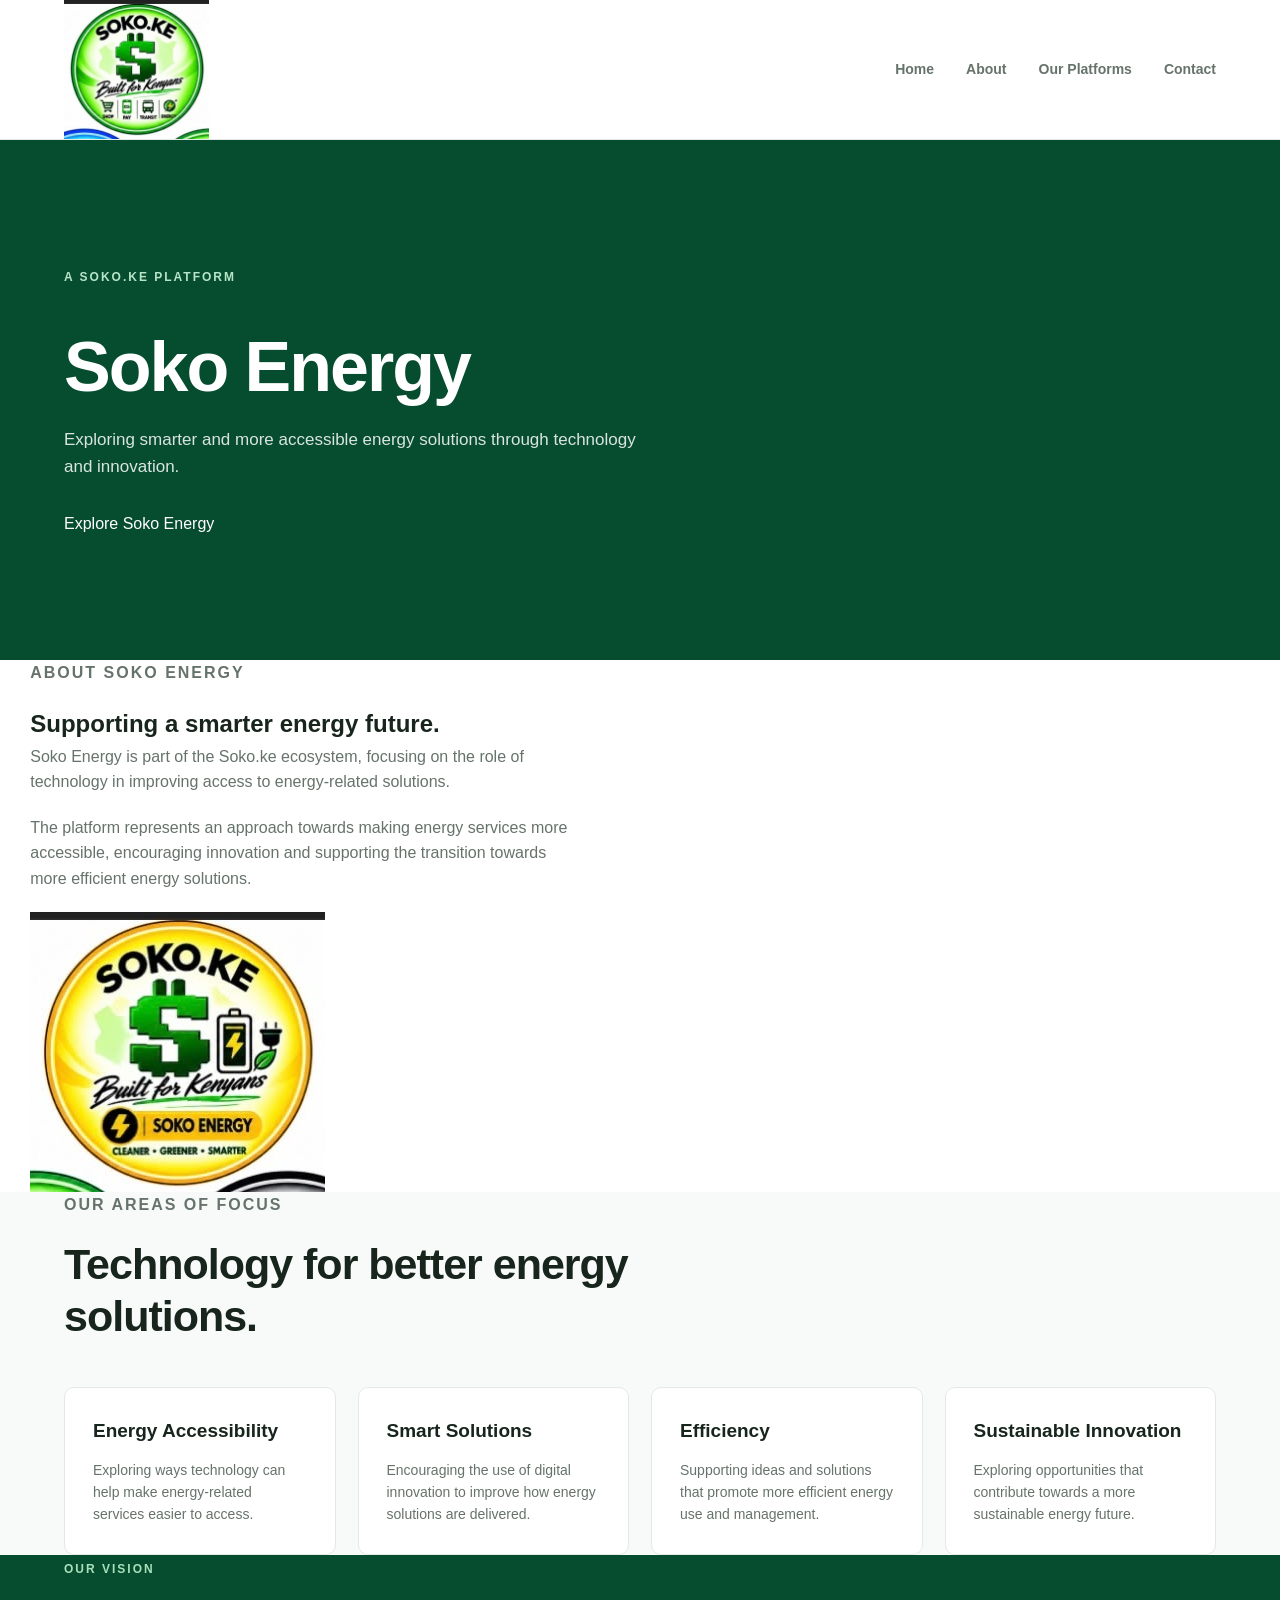
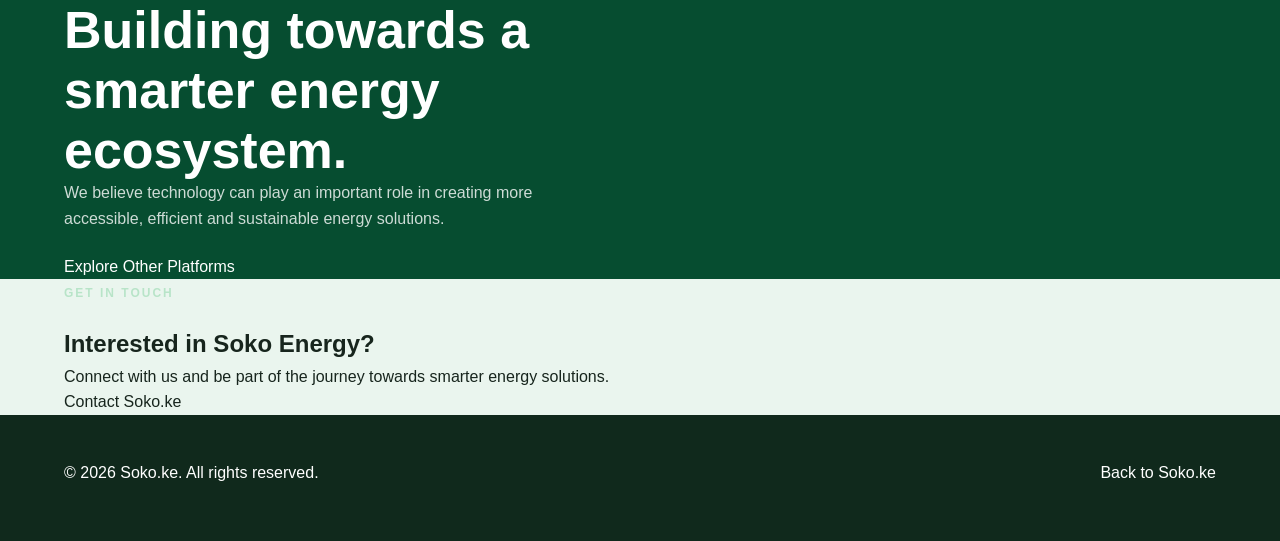
==== products/energy.html @ f5ff3e4d "soko energy" ====
<!DOCTYPE html>
<html lang="en">
<head>
    <meta charset="UTF-8">
    <meta name="viewport" content="width=device-width, initial-scale=1.0">
    <title>Soko Energy | Soko.ke</title>
    <link rel="stylesheet" href="../style.css">
</head>

<body>

    <!-- Header -->
    <header class="header">
        <div class="container nav-container">
            <a href="../index.html" class="logo">
                <img src="../images/soko-logo.jpg" alt="Soko.ke Logo">
            </a>

            <nav class="nav-links">
                <a href="../index.html">Home</a>
                <a href="../index.html#about">About</a>
                <a href="../index.html#products">Our Platforms</a>
                <a href="../index.html#contact">Contact</a>
            </nav>

            <button class="menu-toggle" aria-label="Open navigation menu">
                ☰
            </button>
        </div>
    </header>


    <!-- Product Hero -->
    <section class="product-hero energy-hero">
        <div class="container product-hero-content">
            <p class="section-label">A SOKO.KE PLATFORM</p>

            <h1>Soko Energy</h1>

            <p class="product-hero-description">
                Exploring smarter and more accessible energy solutions
                through technology and innovation.
            </p>

            <a href="#about-energy" class="btn btn-primary">
                Explore Soko Energy
            </a>
        </div>
    </section>


    <!-- Introduction -->
    <section class="product-intro" id="about-energy">
        <div class="container product-intro-content">

            <div class="product-intro-text">
                <p class="section-label">ABOUT SOKO ENERGY</p>

                <h2>Supporting a smarter energy future.</h2>

                <p>
                    Soko Energy is part of the Soko.ke ecosystem,
                    focusing on the role of technology in improving
                    access to energy-related solutions.
                </p>

                <p>
                    The platform represents an approach towards making
                    energy services more accessible, encouraging
                    innovation and supporting the transition towards
                    more efficient energy solutions.
                </p>
            </div>

            <div class="product-intro-image">
                <img src="../images/soko-energy-logo.jpg" alt="Soko Energy">
            </div>

        </div>
    </section>


    <!-- Main Focus -->
    <section class="product-focus-section">
        <div class="container">

            <div class="section-heading">
                <p class="section-label">OUR AREAS OF FOCUS</p>
                <h2>Technology for better energy solutions.</h2>
            </div>

            <div class="focus-grid">

                <div class="focus-card">
                    <h3>Energy Accessibility</h3>
                    <p>
                        Exploring ways technology can help make
                        energy-related services easier to access.
                    </p>
                </div>

                <div class="focus-card">
                    <h3>Smart Solutions</h3>
                    <p>
                        Encouraging the use of digital innovation
                        to improve how energy solutions are delivered.
                    </p>
                </div>

                <div class="focus-card">
                    <h3>Efficiency</h3>
                    <p>
                        Supporting ideas and solutions that promote
                        more efficient energy use and management.
                    </p>
                </div>

                <div class="focus-card">
                    <h3>Sustainable Innovation</h3>
                    <p>
                        Exploring opportunities that contribute
                        towards a more sustainable energy future.
                    </p>
                </div>

            </div>
        </div>
    </section>


    <!-- Vision -->
    <section class="product-vision-section">
        <div class="container product-vision-content">

            <div class="product-vision-text">
                <p class="section-label">OUR VISION</p>

                <h2>Building towards a smarter energy ecosystem.</h2>

                <p>
                    We believe technology can play an important role
                    in creating more accessible, efficient and
                    sustainable energy solutions.
                </p>

                <a href="../index.html#products" class="btn btn-primary">
                    Explore Other Platforms
                </a>
            </div>

        </div>
    </section>


    <!-- Contact -->
    <section class="contact-section" id="contact">
        <div class="container">
            <p class="section-label">GET IN TOUCH</p>

            <h2>Interested in Soko Energy?</h2>

            <p>
                Connect with us and be part of the journey towards
                smarter energy solutions.
            </p>

            <a href="../index.html#contact" class="btn btn-primary">
                Contact Soko.ke
            </a>
        </div>
    </section>


    <!-- Footer -->
    <footer class="footer">
        <div class="container footer-content">

            <p>© 2026 Soko.ke. All rights reserved.</p>

            <a href="../index.html">Back to Soko.ke</a>

        </div>
    </footer>


    <script src="../script.js"></script>

</body>
</html>
---- style.css ----
/* ================================
   SOKO.KE - MAIN STYLESHEET
================================ */

/* General setup */
:root {
    --primary-green: #087443;
    --dark-green: #064d30;
    --light-green: #eaf5ee;
    --text-dark: #17251d;
    --text-grey: #66736b;
    --white: #ffffff;
    --border: #e3eae5;
    --shadow: 0 12px 35px rgba(0, 0, 0, 0.07);
}

* {
    margin: 0;
    padding: 0;
    box-sizing: border-box;
}

html {
    scroll-behavior: smooth;
}

body {
    font-family: "DM Sans", Arial, sans-serif;
    color: var(--text-dark);
    background: var(--white);
    line-height: 1.6;
}

a {
    color: inherit;
    text-decoration: none;
}

img {
    display: block;
    max-width: 100%;
}

button {
    font: inherit;
}

.container {
    width: 90%;
    max-width: 1200px;
    margin: auto;
}

/* ================================
   HEADER
================================ */

.header {
    position: sticky;
    top: 0;
    z-index: 1000;
    background: var(--white);
    border-bottom: 1px solid var(--border);
}

.nav-container {
    min-height: 82px;
    display: flex;
    align-items: center;
    justify-content: space-between;
    gap: 30px;
}

.logo img {
    width: 145px;
    height: auto;
    object-fit: contain;
}

.nav-links {
    display: flex;
    align-items: center;
    gap: 32px;
}

.nav-links a {
    color: var(--text-grey);
    font-size: 14px;
    font-weight: 600;
    transition: color 0.3s ease;
}

.nav-links a:hover {
    color: var(--primary-green);
}

.nav-links .nav-button {
    background: var(--primary-green);
    color: var(--white);
    padding: 11px 22px;
    border-radius: 6px;
}

.nav-links .nav-button:hover {
    background: var(--dark-green);
    color: var(--white);
}

.menu-toggle {
    display: none;
    background: transparent;
    border: none;
    cursor: pointer;
    padding: 7px;
}

.menu-toggle span {
    display: block;
    width: 25px;
    height: 2px;
    margin: 5px 0;
    background: var(--text-dark);
}

/* ================================
   HERO SECTION
================================ */

.hero {
    min-height: 620px;
    position: relative;
    display: flex;
    align-items: center;
    overflow: hidden;

    background:
        linear-gradient(
            90deg,
            rgba(4, 39, 24, 0.88),
            rgba(4, 39, 24, 0.48)
        ),
        url("images/covers/soko-cover.jpg");

    background-size: cover;
    background-position: center;
    background-repeat: no-repeat;
}

.hero-overlay {
    position: absolute;
    inset: 0;
    background: linear-gradient(
        90deg,
        rgba(4, 39, 24, 0.25),
        transparent
    );
}

.hero-content {
    position: relative;
    z-index: 2;
    max-width: 760px;
    padding: 100px 0;
    color: var(--white);
}

.section-label {
    display: inline-block;
    color: #b8e4c8;
    font-size: 12px;
    font-weight: 700;
    letter-spacing: 2px;
    text-transform: uppercase;
    margin-bottom: 22px;
}

.hero h1 {
    font-size: clamp(42px, 6vw, 72px);
    line-height: 1.08;
    letter-spacing: -2px;
    margin-bottom: 25px;
}

.hero h1 span {
    color: #9de0b5;
}

.hero-description {
    max-width: 620px;
    color: rgba(255, 255, 255, 0.85);
    font-size: 17px;
    margin-bottom: 32px;
}

.hero-buttons {
    display: flex;
    flex-wrap: wrap;
    gap: 14px;
}

.primary-button,
.secondary-button,
.light-button {
    display: inline-flex;
    align-items: center;
    justify-content: center;
    padding: 14px 25px;
    border-radius: 6px;
    font-size: 14px;
    font-weight: 700;
    transition: all 0.3s ease;
}

.primary-button {
    background: var(--primary-green);
    color: var(--white);
}

.primary-button:hover {
    background: var(--dark-green);
    transform: translateY(-2px);
}

.secondary-button {
    color: var(--white);
    border: 1px solid rgba(255, 255, 255, 0.6);
}

.secondary-button:hover {
    background: var(--white);
    color: var(--dark-green);
}

/* ================================
   GENERAL SECTIONS
================================ */

.section {
    padding: 95px 0;
}

.section-heading {
    max-width: 700px;
    margin-bottom: 45px;
}

.section-heading h2 {
    font-size: clamp(30px, 4vw, 43px);
    line-height: 1.2;
    margin-bottom: 16px;
    letter-spacing: -1px;
}

.section-heading p {
    color: var(--text-grey);
    font-size: 16px;
}

/* ================================
   ABOUT SECTION
================================ */

.about-section {
    background: var(--white);
}

.about-grid {
    display: grid;
    grid-template-columns: repeat(3, 1fr);
    gap: 25px;
}

.about-card {
    padding: 30px;
    background: #fbfdfb;
    border: 1px solid var(--border);
    border-radius: 10px;
    transition: transform 0.3s ease, box-shadow 0.3s ease;
}

.about-card:hover {
    transform: translateY(-5px);
    box-shadow: var(--shadow);
}

.card-icon {
    width: 48px;
    height: 48px;
    display: flex;
    align-items: center;
    justify-content: center;
    background: var(--light-green);
    color: var(--primary-green);
    border-radius: 9px;
    font-size: 22px;
    margin-bottom: 22px;
}

.about-card h3 {
    font-size: 19px;
    margin-bottom: 12px;
}

.about-card p {
    color: var(--text-grey);
    font-size: 14px;
}

/* ================================
   PRODUCTS SECTION
================================ */

.products-section {
    background: #f7faf8;
}

.products-grid {
    display: grid;
    grid-template-columns: repeat(2, 1fr);
    gap: 25px;
}

.product-card {
    background: var(--white);
    padding: 32px;
    border: 1px solid var(--border);
    border-radius: 12px;
    transition: transform 0.3s ease, box-shadow 0.3s ease;
}

.product-card:hover {
    transform: translateY(-6px);
    box-shadow: var(--shadow);
}

.product-card-top {
    display: flex;
    align-items: center;
    justify-content: space-between;
    gap: 20px;
    margin-bottom: 30px;
}

.product-logo {
    width: 155px;
    height: 75px;
    object-fit: contain;
    object-position: left center;
}

.product-number {
    color: #a4b3a9;
    font-size: 13px;
    font-weight: 700;
}

.product-card h3 {
    font-size: 24px;
    margin-bottom: 12px;
}

.product-card p {
    color: var(--text-grey);
    font-size: 15px;
    margin-bottom: 24px;
}

.product-link {
    display: inline-flex;
    align-items: center;
    gap: 9px;
    color: var(--primary-green);
    font-size: 14px;
    font-weight: 700;
    transition: gap 0.3s ease;
}

.product-link:hover {
    gap: 15px;
}

/* Product card accents */
.product-card.transit {
    border-top: 4px solid #087443;
}

.product-card.pay {
    border-top: 4px solid #d6a12a;
}

.product-card.hub {
    border-top: 4px solid #3977b9;
}

.product-card.energy {
    border-top: 4px solid #5b9c54;
}

/* ================================
   INNOVATION SECTION
================================ */

.innovation-section {
    background: var(--dark-green);
    color: var(--white);
}

.innovation-content {
    display: flex;
    align-items: center;
    justify-content: space-between;
    gap: 50px;
}

.innovation-text {
    max-width: 700px;
}

.innovation-text .section-label {
    color: #a9dfbb;
}

.innovation-text h2 {
    font-size: clamp(30px, 4vw, 44px);
    line-height: 1.2;
    margin-bottom: 18px;
}

.innovation-text p {
    color: rgba(255, 255, 255, 0.78);
    font-size: 16px;
}

.light-button {
    flex-shrink: 0;
    background: var(--white);
    color: var(--dark-green);
}

.light-button:hover {
    background: #dff2e5;
    transform: translateY(-2px);
}

/* ================================
   PARTNERSHIPS SECTION
================================ */

.partnerships-section {
    background: var(--white);
    text-align: center;
}

.partnerships-section .section-heading {
    margin-left: auto;
    margin-right: auto;
}

/* ================================
   CONTACT SECTION
================================ */

.contact-section {
    background: var(--light-green);
}

.contact-content {
    max-width: 750px;
    margin: auto;
    text-align: center;
}

.contact-content h2 {
    font-size: clamp(30px, 4vw, 44px);
    line-height: 1.2;
    margin-bottom: 18px;
}

.contact-content p {
    color: var(--text-grey);
    margin-bottom: 28px;
}

/* ================================
   FOOTER
================================ */

.footer {
    background: #10291c;
    color: var(--white);
    padding: 45px 0 25px;
}

.footer-content {
    display: flex;
    align-items: center;
    justify-content: space-between;
    gap: 25px;
    margin-bottom: 30px;
}

.footer-logo img {
    width: 135px;
    height: auto;
    object-fit: contain;
}

.copyright {
    padding-top: 20px;
    border-top: 1px solid rgba(255, 255, 255, 0.15);
    color: rgba(255, 255, 255, 0.6);
    font-size: 13px;
    text-align: center;
}

/* ================================
   RESPONSIVE DESIGN
================================ */

@media (max-width: 900px) {
    .nav-links {
        gap: 18px;
    }

    .about-grid {
        grid-template-columns: repeat(2, 1fr);
    }

    .innovation-content {
        align-items: flex-start;
        flex-direction: column;
    }
}

@media (max-width: 700px) {
    .nav-container {
        min-height: 72px;
    }

    .menu-toggle {
        display: block;
    }

    .nav-links {
        display: none;
        position: absolute;
        top: 72px;
        left: 0;
        width: 100%;
        padding: 25px 5%;
        background: var(--white);
        border-bottom: 1px solid var(--border);
        flex-direction: column;
        align-items: flex-start;
        gap: 22px;
    }

    .nav-links.active {
        display: flex;
    }

    .nav-links .nav-button {
        display: inline-block;
    }

    .hero {
        min-height: 560px;
        background-position: center;
    }

    .hero-content {
        padding: 80px 0;
    }

    .hero h1 {
        letter-spacing: -1px;
    }

    .hero-description {
        font-size: 15px;
    }

    .section {
        padding: 70px 0;
    }

    .about-grid,
    .products-grid {
        grid-template-columns: 1fr;
    }

    .product-card {
        padding: 25px;
    }

    .footer-content {
        flex-direction: column;
        align-items: flex-start;
    }
}

@media (max-width: 420px) {
    .container {
        width: 92%;
    }

    .hero-buttons {
        flex-direction: column;
        align-items: stretch;
    }

    .primary-button,
    .secondary-button,
    .light-button {
        width: 100%;
    }

    .product-card-top {
        align-items: flex-start;
    }

    .product-logo {
        width: 125px;
    }
}


/* =================================
   PRODUCT PAGES
================================= */

.product-hero {
    min-height: 520px;
    display: flex;
    align-items: center;
    position: relative;
    background-size: cover;
    background-position: center;
    background-repeat: no-repeat;
    background-color: var(--dark-green);
    color: var(--white);
}

.transit-hero {
    background-image:
        linear-gradient(
            90deg,
            rgba(4, 39, 24, 0.92),
            rgba(4, 39, 24, 0.45)
        ),
        url("../images/covers/transit-cover.jpg");
}

.product-hero-content {
    padding-top: 90px;
    padding-bottom: 90px;
    max-width: 1200px;
}

.product-hero h1 {
    max-width: 750px;
    font-size: clamp(42px, 6vw, 70px);
    line-height: 1.1;
    letter-spacing: -2px;
    margin: 20px 0;
}

.product-hero h1 span {
    color: #9de0b5;
}

.product-hero .product-number {
    color: #b8e4c8;
    letter-spacing: 2px;
}

.product-hero-description {
    max-width: 600px;
    font-size: 17px;
    color: rgba(255,255,255,0.85);
    margin-bottom: 30px;
}


/* PRODUCT INTRO */

.product-intro {
    display: grid;
    grid-template-columns: 1fr 1fr;
    gap: 70px;
    align-items: start;
}

.product-intro .section-heading {
    margin-bottom: 0;
}

.product-intro-text p {
    color: var(--text-grey);
    font-size: 16px;
    margin-bottom: 20px;
}


/* PRODUCT FOCUS */

.product-focus-section {
    background: #f7faf8;
}

.focus-grid {
    display: grid;
    grid-template-columns: repeat(4, 1fr);
    gap: 22px;
}

.focus-card {
    background: var(--white);
    border: 1px solid var(--border);
    border-radius: 10px;
    padding: 28px;
    transition: 0.3s ease;
}

.focus-card:hover {
    transform: translateY(-6px);
    box-shadow: var(--shadow);
}

.focus-card .card-icon {
    font-size: 18px;
    font-weight: 700;
}

.focus-card h3 {
    font-size: 19px;
    margin-bottom: 12px;
}

.focus-card p {
    color: var(--text-grey);
    font-size: 14px;
}


/* PRODUCT VISION */

.product-vision-section {
    background: var(--dark-green);
    color: var(--white);
}

.product-vision-content {
    display: grid;
    grid-template-columns: 1fr 1fr;
    gap: 70px;
    align-items: center;
}

.product-vision-content h2 {
    font-size: clamp(34px, 5vw, 52px);
    line-height: 1.15;
    max-width: 500px;
}

.product-vision-text p {
    color: rgba(255,255,255,0.8);
    margin-bottom: 22px;
}

.product-vision-section .section-label {
    color: #a9dfbb;
}

.product-vision-section .light-button {
    margin-top: 12px;
}


/* RESPONSIVE PRODUCT PAGES */

@media (max-width: 900px) {

    .focus-grid {
        grid-template-columns: repeat(2, 1fr);
    }

    .product-intro,
    .product-vision-content {
        gap: 35px;
    }

}

@media (max-width: 700px) {

    .product-hero {
        min-height: 500px;
    }

    .product-hero-content {
        padding-top: 70px;
        padding-bottom: 70px;
    }

    .product-hero h1 {
        letter-spacing: -1px;
    }

    .product-intro,
    .product-vision-content {
        grid-template-columns: 1fr;
        gap: 30px;
    }

    .focus-grid {
        grid-template-columns: 1fr;
    }

    .focus-card {
        padding: 25px;
    }

}
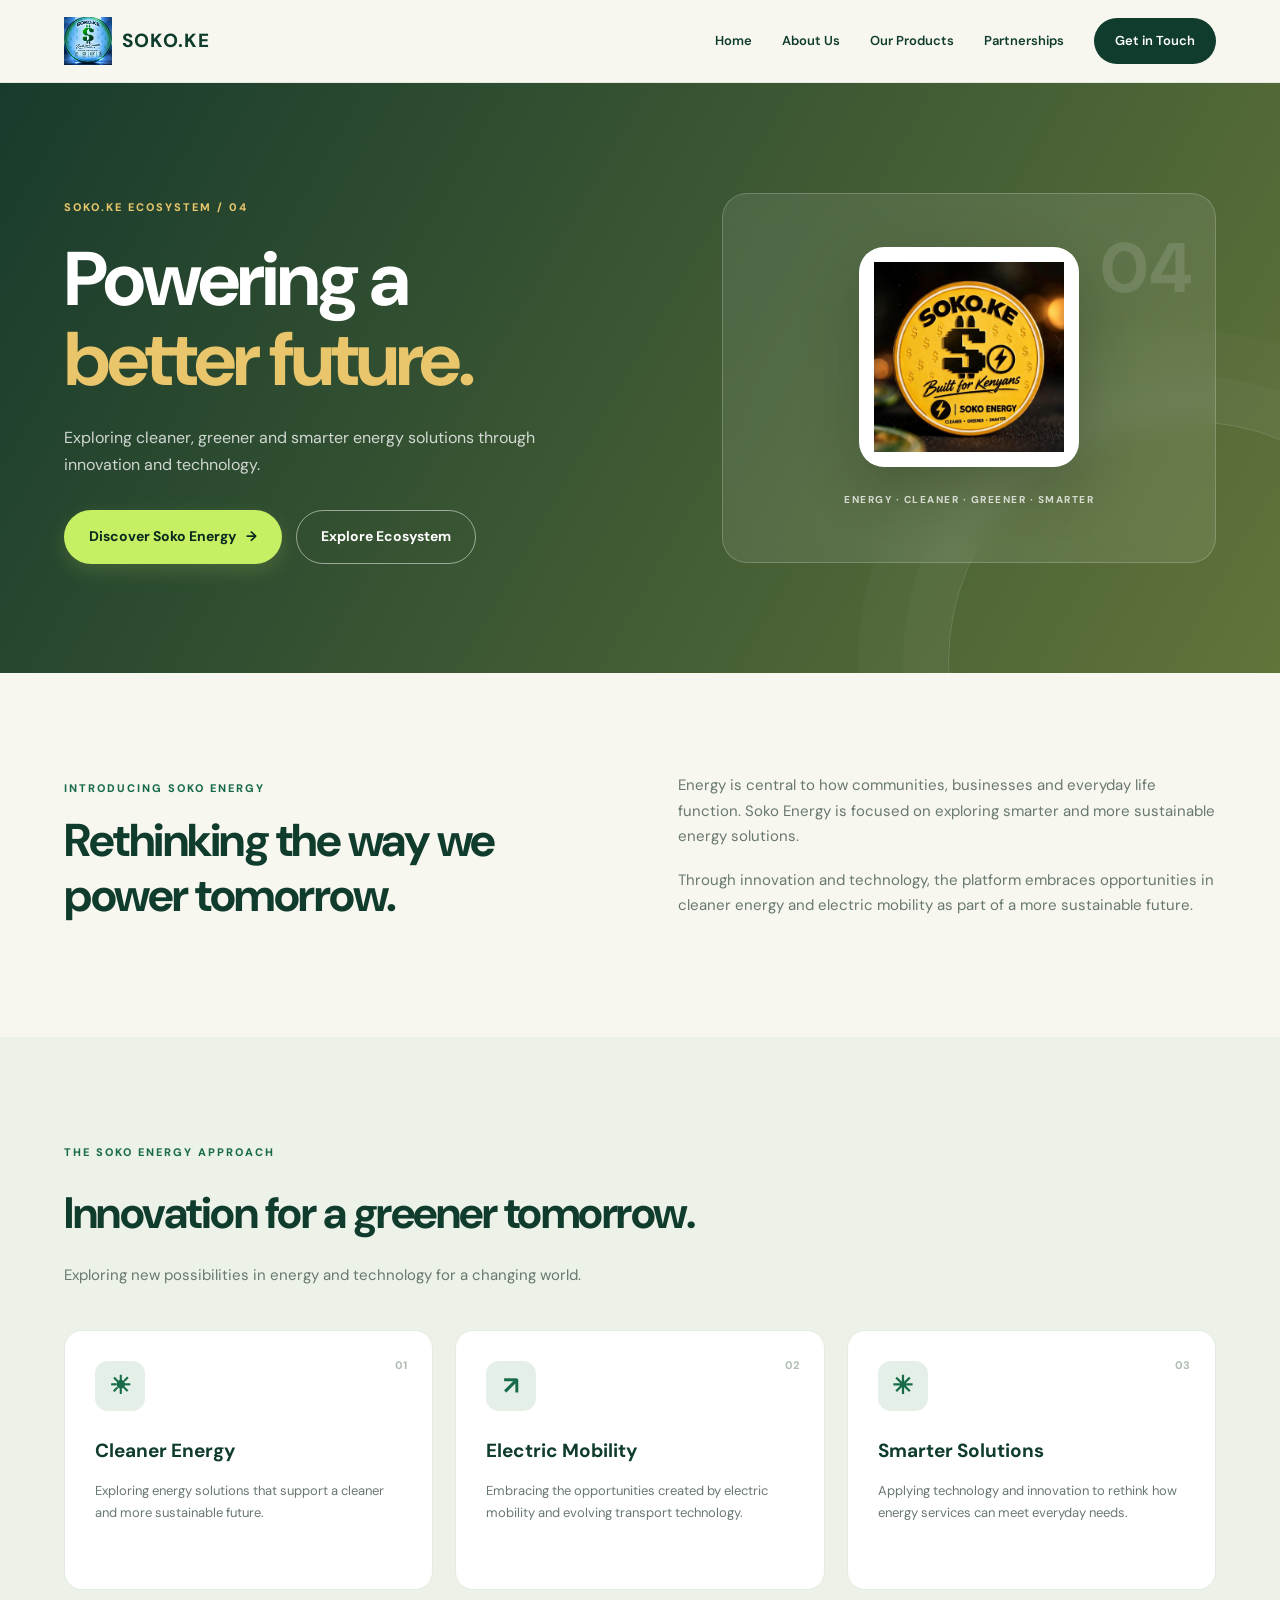
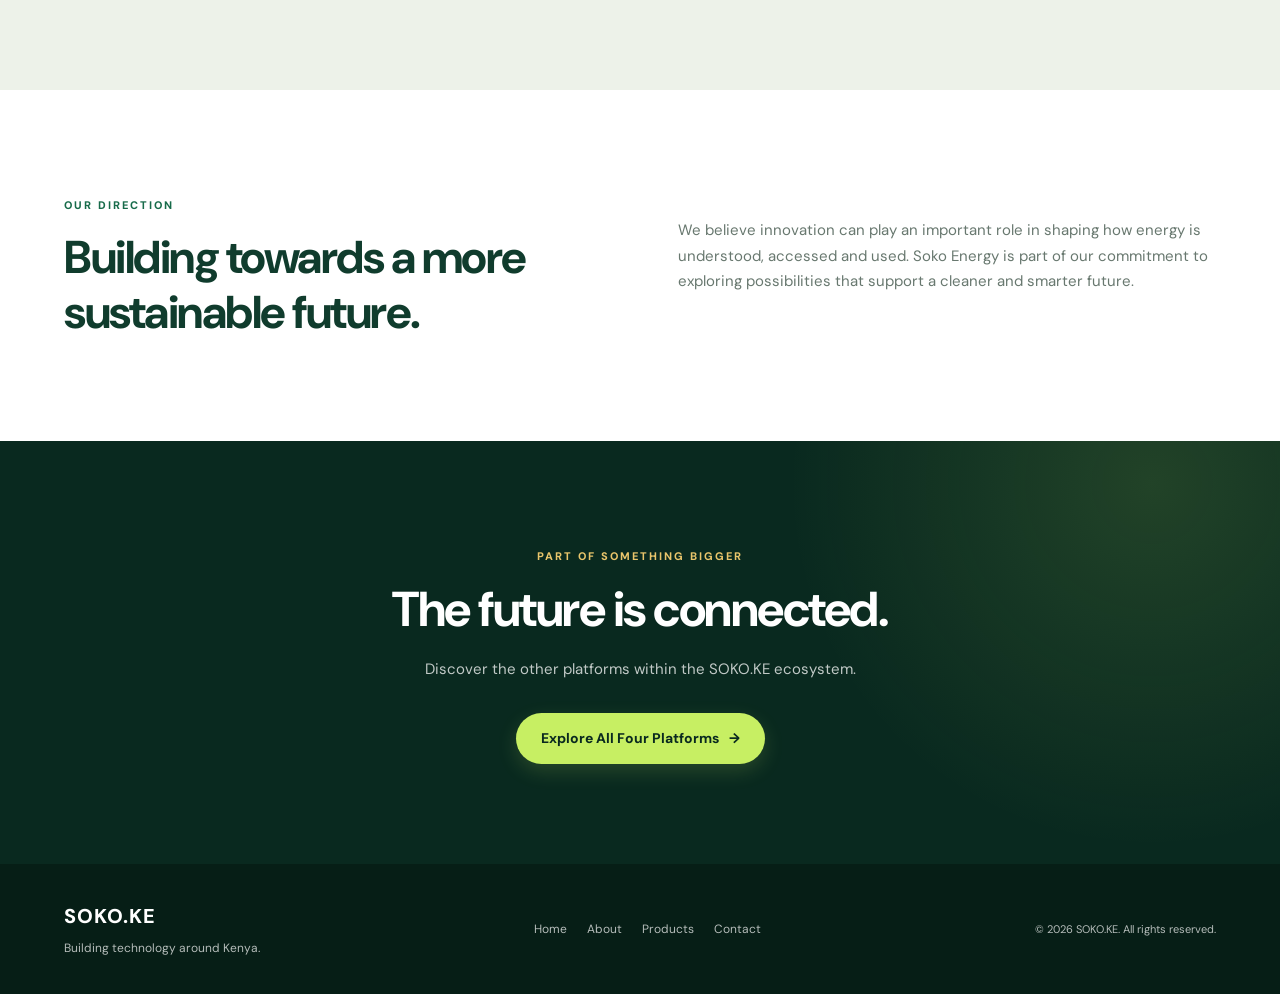
==== commit 946d9eab: "updated logos and product pages" ====
--- a/products/energy.html
+++ b/products/energy.html
@@ -4,187 +4,174 @@
 <head>
     <meta charset="UTF-8">
     <meta name="viewport" content="width=device-width, initial-scale=1.0">
-    <title>Soko Energy | Soko.ke</title>
+    <title>Soko Energy | Cleaner. Greener. Smarter.</title>
+    <meta name="description" content="Discover Soko Energy and its vision for cleaner, greener and smarter energy solutions.">
+    <link rel="preconnect" href="https://fonts.googleapis.com">
+    <link rel="preconnect" href="https://fonts.gstatic.com" crossorigin>
+    <link href="https://fonts.googleapis.com/css2?family=DM+Sans:wght@400;500;600;700;800&display=swap" rel="stylesheet">
     <link rel="stylesheet" href="../style.css">
+    <link rel="stylesheet" href="products.css">
 </head>
+<body class="product-page energy-page">
 
-<body>
+<header class="header">
+    <div class="container nav-container">
+        <a href="../index.html" class="logo">
+            <img src="../images/soko-logo.jpg" alt="SOKO.KE logo">
+            <span>SOKO.KE</span>
+        </a>
+        <button class="menu-toggle" aria-label="Toggle navigation"
+            aria-expanded="false" aria-controls="nav-links">
+            <span></span><span></span><span></span>
+        </button>
+        <nav class="nav-links" id="nav-links">
+            <a href="../index.html">Home</a>
+            <a href="../index.html#about">About Us</a>
+            <a href="../index.html#products">Our Products</a>
+            <a href="../index.html#partnerships">Partnerships</a>
+            <a href="../index.html#contact" class="nav-button">Get in Touch</a>
+        </nav>
+    </div>
+</header>
 
-    <!-- Header -->
-    <header class="header">
-        <div class="container nav-container">
-            <a href="../index.html" class="logo">
-                <img src="../images/soko-logo.jpg" alt="Soko.ke Logo">
-            </a>
+<main>
 
-            <nav class="nav-links">
-                <a href="../index.html">Home</a>
-                <a href="../index.html#about">About</a>
-                <a href="../index.html#products">Our Platforms</a>
-                <a href="../index.html#contact">Contact</a>
-            </nav>
-
-            <button class="menu-toggle" aria-label="Open navigation menu">
-                ☰
-            </button>
-        </div>
-    </header>
-
-
-    <!-- Product Hero -->
     <section class="product-hero energy-hero">
         <div class="container product-hero-content">
-            <p class="section-label">A SOKO.KE PLATFORM</p>
+            <div class="product-hero-text">
+                <span class="product-eyebrow">SOKO.KE ECOSYSTEM / 04</span>
+                <h1>Powering a<br><span>better future.</span></h1>
+                <p>
+                    Exploring cleaner, greener and smarter energy
+                    solutions through innovation and technology.
+                </p>
+                <div class="product-hero-buttons">
+                    <a href="#about-product" class="primary-button">Discover Soko Energy <span>→</span></a>
+                    <a href="../index.html#products" class="product-outline-button">Explore Ecosystem</a>
+                </div>
+            </div>
 
-            <h1>Soko Energy</h1>
+            <div class="product-hero-visual">
+                <div class="product-logo-display">
+                    <img src="../images/soko-energy-logo.jpg" alt="Soko Energy official logo">
+                </div>
+                <span class="visual-tag">ENERGY · CLEANER · GREENER · SMARTER</span>
+                <span class="visual-number">04</span>
+            </div>
+        </div>
+    </section>
 
-            <p class="product-hero-description">
-                Exploring smarter and more accessible energy solutions
-                through technology and innovation.
+    <section class="product-intro section" id="about-product">
+        <div class="container product-intro-grid">
+            <div>
+                <span class="section-label">INTRODUCING SOKO ENERGY</span>
+                <h2>Rethinking the way we power tomorrow.</h2>
+            </div>
+            <div class="product-intro-text">
+                <p>
+                    Energy is central to how communities, businesses
+                    and everyday life function. Soko Energy is focused
+                    on exploring smarter and more sustainable energy
+                    solutions.
+                </p>
+                <p>
+                    Through innovation and technology, the platform
+                    embraces opportunities in cleaner energy and
+                    electric mobility as part of a more sustainable future.
+                </p>
+            </div>
+        </div>
+    </section>
+
+    <section class="product-features section">
+        <div class="container">
+            <div class="product-section-heading">
+                <span class="section-label">THE SOKO ENERGY APPROACH</span>
+                <h2>Innovation for a greener tomorrow.</h2>
+                <p>
+                    Exploring new possibilities in energy and
+                    technology for a changing world.
+                </p>
+            </div>
+
+            <div class="product-feature-grid">
+                <article class="product-feature-card">
+                    <span class="feature-index">01</span>
+                    <div class="feature-symbol">☀</div>
+                    <h3>Cleaner Energy</h3>
+                    <p>
+                        Exploring energy solutions that support
+                        a cleaner and more sustainable future.
+                    </p>
+                </article>
+
+                <article class="product-feature-card">
+                    <span class="feature-index">02</span>
+                    <div class="feature-symbol">↗</div>
+                    <h3>Electric Mobility</h3>
+                    <p>
+                        Embracing the opportunities created by
+                        electric mobility and evolving transport technology.
+                    </p>
+                </article>
+
+                <article class="product-feature-card">
+                    <span class="feature-index">03</span>
+                    <div class="feature-symbol">✳</div>
+                    <h3>Smarter Solutions</h3>
+                    <p>
+                        Applying technology and innovation to rethink
+                        how energy services can meet everyday needs.
+                    </p>
+                </article>
+            </div>
+        </div>
+    </section>
+
+    <section class="product-vision section">
+        <div class="container product-vision-grid">
+            <div>
+                <span class="section-label">OUR DIRECTION</span>
+                <h2>Building towards a more sustainable future.</h2>
+            </div>
+            <p>
+                We believe innovation can play an important role in
+                shaping how energy is understood, accessed and used.
+                Soko Energy is part of our commitment to exploring
+                possibilities that support a cleaner and smarter future.
             </p>
+        </div>
+    </section>
 
-            <a href="#about-energy" class="btn btn-primary">
-                Explore Soko Energy
+    <section class="product-cta section">
+        <div class="container">
+            <span class="section-label">PART OF SOMETHING BIGGER</span>
+            <h2>The future is connected.</h2>
+            <p>Discover the other platforms within the SOKO.KE ecosystem.</p>
+            <a href="../index.html#products" class="primary-button">
+                Explore All Four Platforms <span>→</span>
             </a>
         </div>
     </section>
 
+</main>
 
-    <!-- Introduction -->
-    <section class="product-intro" id="about-energy">
-        <div class="container product-intro-content">
+<footer class="footer">
+    <div class="container footer-content">
+        <div class="footer-brand">
+            <a href="../index.html" class="footer-logo">SOKO.KE</a>
+            <p>Building technology around Kenya.</p>
+        </div>
+        <div class="footer-links">
+            <a href="../index.html">Home</a>
+            <a href="../index.html#about">About</a>
+            <a href="../index.html#products">Products</a>
+            <a href="../index.html#contact">Contact</a>
+        </div>
+        <p class="copyright">© <span class="current-year">2026</span> SOKO.KE. All rights reserved.</p>
+    </div>
+</footer>
 
-            <div class="product-intro-text">
-                <p class="section-label">ABOUT SOKO ENERGY</p>
-
-                <h2>Supporting a smarter energy future.</h2>
-
-                <p>
-                    Soko Energy is part of the Soko.ke ecosystem,
-                    focusing on the role of technology in improving
-                    access to energy-related solutions.
-                </p>
-
-                <p>
-                    The platform represents an approach towards making
-                    energy services more accessible, encouraging
-                    innovation and supporting the transition towards
-                    more efficient energy solutions.
-                </p>
-            </div>
-
-            <div class="product-intro-image">
-                <img src="../images/soko-energy-logo.jpg" alt="Soko Energy">
-            </div>
-
-        </div>
-    </section>
-
-
-    <!-- Main Focus -->
-    <section class="product-focus-section">
-        <div class="container">
-
-            <div class="section-heading">
-                <p class="section-label">OUR AREAS OF FOCUS</p>
-                <h2>Technology for better energy solutions.</h2>
-            </div>
-
-            <div class="focus-grid">
-
-                <div class="focus-card">
-                    <h3>Energy Accessibility</h3>
-                    <p>
-                        Exploring ways technology can help make
-                        energy-related services easier to access.
-                    </p>
-                </div>
-
-                <div class="focus-card">
-                    <h3>Smart Solutions</h3>
-                    <p>
-                        Encouraging the use of digital innovation
-                        to improve how energy solutions are delivered.
-                    </p>
-                </div>
-
-                <div class="focus-card">
-                    <h3>Efficiency</h3>
-                    <p>
-                        Supporting ideas and solutions that promote
-                        more efficient energy use and management.
-                    </p>
-                </div>
-
-                <div class="focus-card">
-                    <h3>Sustainable Innovation</h3>
-                    <p>
-                        Exploring opportunities that contribute
-                        towards a more sustainable energy future.
-                    </p>
-                </div>
-
-            </div>
-        </div>
-    </section>
-
-
-    <!-- Vision -->
-    <section class="product-vision-section">
-        <div class="container product-vision-content">
-
-            <div class="product-vision-text">
-                <p class="section-label">OUR VISION</p>
-
-                <h2>Building towards a smarter energy ecosystem.</h2>
-
-                <p>
-                    We believe technology can play an important role
-                    in creating more accessible, efficient and
-                    sustainable energy solutions.
-                </p>
-
-                <a href="../index.html#products" class="btn btn-primary">
-                    Explore Other Platforms
-                </a>
-            </div>
-
-        </div>
-    </section>
-
-
-    <!-- Contact -->
-    <section class="contact-section" id="contact">
-        <div class="container">
-            <p class="section-label">GET IN TOUCH</p>
-
-            <h2>Interested in Soko Energy?</h2>
-
-            <p>
-                Connect with us and be part of the journey towards
-                smarter energy solutions.
-            </p>
-
-            <a href="../index.html#contact" class="btn btn-primary">
-                Contact Soko.ke
-            </a>
-        </div>
-    </section>
-
-
-    <!-- Footer -->
-    <footer class="footer">
-        <div class="container footer-content">
-
-            <p>© 2026 Soko.ke. All rights reserved.</p>
-
-            <a href="../index.html">Back to Soko.ke</a>
-
-        </div>
-    </footer>
-
-
-    <script src="../script.js"></script>
-
+<script src="../script.js"></script>
 </body>
 </html>
--- a/style.css
+++ b/style.css
@@ -1,19 +1,33 @@
 
-/* ================================
-   SOKO.KE - MAIN STYLESHEET
-================================ */
-
-/* General setup */
+/* =========================================
+   SOKO.KE
+   MAIN WEBSITE STYLESHEET
+========================================= */
+
+
+/* 1. COLOURS AND GENERAL SETTINGS */
+
 :root {
-    --primary-green: #087443;
-    --dark-green: #064d30;
-    --light-green: #eaf5ee;
-    --text-dark: #17251d;
-    --text-grey: #66736b;
+    --forest: #103c2d;
+    --forest-dark: #09291f;
+    --green: #176b4a;
+    --green-light: #e4f0e7;
+    --lime: #c7ef63;
+    --lime-dark: #a9d943;
+
+    --cream: #f7f7ef;
     --white: #ffffff;
-    --border: #e3eae5;
-    --shadow: 0 12px 35px rgba(0, 0, 0, 0.07);
-}
+
+    --text: #18352a;
+    --muted: #68786f;
+    --border: #e5eae2;
+
+    --shadow: 0 15px 45px rgba(15, 49, 36, 0.09);
+    --radius: 18px;
+}
+
+
+/* 2. RESET AND BASE STYLES */
 
 * {
     margin: 0;
@@ -23,13 +37,20 @@
 
 html {
     scroll-behavior: smooth;
+    scroll-padding-top: 95px;
 }
 
 body {
     font-family: "DM Sans", Arial, sans-serif;
-    color: var(--text-dark);
-    background: var(--white);
-    line-height: 1.6;
+    background: var(--cream);
+    color: var(--text);
+    line-height: 1.7;
+    overflow-x: hidden;
+}
+
+img {
+    display: block;
+    max-width: 100%;
 }
 
 a {
@@ -37,31 +58,30 @@
     text-decoration: none;
 }
 
-img {
-    display: block;
-    max-width: 100%;
-}
-
 button {
     font: inherit;
 }
 
 .container {
-    width: 90%;
-    max-width: 1200px;
+    width: min(1160px, 90%);
     margin: auto;
 }
 
-/* ================================
-   HEADER
-================================ */
+.section {
+    padding: 100px 0;
+}
+
+
+/* 3. HEADER AND NAVIGATION */
 
 .header {
     position: sticky;
     top: 0;
     z-index: 1000;
-    background: var(--white);
-    border-bottom: 1px solid var(--border);
+    background: rgba(247, 247, 239, 0.95);
+    backdrop-filter: blur(14px);
+    -webkit-backdrop-filter: blur(14px);
+    border-bottom: 1px solid rgba(16, 60, 45, 0.08);
 }
 
 .nav-container {
@@ -69,135 +89,81 @@
     display: flex;
     align-items: center;
     justify-content: space-between;
+    gap: 25px;
+}
+
+.logo {
+    display: flex;
+    align-items: center;
+    gap: 10px;
+    color: var(--forest);
+    font-size: 19px;
+    font-weight: 800;
+    letter-spacing: 1px;
+}
+
+.logo img {
+    width: 48px;
+    height: 48px;
+    object-fit: contain;
+}
+
+.nav-links {
+    display: flex;
+    align-items: center;
     gap: 30px;
 }
 
-.logo img {
-    width: 145px;
-    height: auto;
-    object-fit: contain;
-}
-
-.nav-links {
-    display: flex;
-    align-items: center;
-    gap: 32px;
-}
-
 .nav-links a {
-    color: var(--text-grey);
-    font-size: 14px;
+    color: var(--forest);
+    font-size: 13px;
     font-weight: 600;
     transition: color 0.3s ease;
 }
 
 .nav-links a:hover {
-    color: var(--primary-green);
+    color: var(--green);
 }
 
 .nav-links .nav-button {
-    background: var(--primary-green);
-    color: var(--white);
-    padding: 11px 22px;
-    border-radius: 6px;
+    padding: 12px 21px;
+    background: var(--forest);
+    color: var(--white);
+    border-radius: 50px;
+    transition: all 0.3s ease;
 }
 
 .nav-links .nav-button:hover {
-    background: var(--dark-green);
-    color: var(--white);
-}
+    background: var(--green);
+    color: var(--white);
+    transform: translateY(-2px);
+}
+
+
+/* MOBILE MENU BUTTON */
 
 .menu-toggle {
     display: none;
-    background: transparent;
+    width: 43px;
+    height: 43px;
+    padding: 10px;
+    background: var(--forest);
     border: none;
+    border-radius: 9px;
     cursor: pointer;
-    padding: 7px;
 }
 
 .menu-toggle span {
     display: block;
-    width: 25px;
+    width: 22px;
     height: 2px;
-    margin: 5px 0;
-    background: var(--text-dark);
-}
-
-/* ================================
-   HERO SECTION
-================================ */
-
-.hero {
-    min-height: 620px;
-    position: relative;
-    display: flex;
-    align-items: center;
-    overflow: hidden;
-
-    background:
-        linear-gradient(
-            90deg,
-            rgba(4, 39, 24, 0.88),
-            rgba(4, 39, 24, 0.48)
-        ),
-        url("images/covers/soko-cover.jpg");
-
-    background-size: cover;
-    background-position: center;
-    background-repeat: no-repeat;
-}
-
-.hero-overlay {
-    position: absolute;
-    inset: 0;
-    background: linear-gradient(
-        90deg,
-        rgba(4, 39, 24, 0.25),
-        transparent
-    );
-}
-
-.hero-content {
-    position: relative;
-    z-index: 2;
-    max-width: 760px;
-    padding: 100px 0;
-    color: var(--white);
-}
-
-.section-label {
-    display: inline-block;
-    color: #b8e4c8;
-    font-size: 12px;
-    font-weight: 700;
-    letter-spacing: 2px;
-    text-transform: uppercase;
-    margin-bottom: 22px;
-}
-
-.hero h1 {
-    font-size: clamp(42px, 6vw, 72px);
-    line-height: 1.08;
-    letter-spacing: -2px;
-    margin-bottom: 25px;
-}
-
-.hero h1 span {
-    color: #9de0b5;
-}
-
-.hero-description {
-    max-width: 620px;
-    color: rgba(255, 255, 255, 0.85);
-    font-size: 17px;
-    margin-bottom: 32px;
-}
-
-.hero-buttons {
-    display: flex;
-    flex-wrap: wrap;
-    gap: 14px;
-}
+    margin: 4px auto;
+    background: var(--white);
+    transition: all 0.3s ease;
+}
+
+
+/* 4. BUTTONS */
 
 .primary-button,
 .secondary-button,
@@ -205,39 +171,57 @@
     display: inline-flex;
     align-items: center;
     justify-content: center;
+    gap: 10px;
     padding: 14px 25px;
-    border-radius: 6px;
+    border-radius: 50px;
     font-size: 14px;
     font-weight: 700;
     transition: all 0.3s ease;
 }
 
 .primary-button {
-    background: var(--primary-green);
-    color: var(--white);
+    background: var(--lime);
+    color: var(--forest-dark);
+    box-shadow: 0 7px 20px rgba(199, 239, 99, 0.16);
 }
 
 .primary-button:hover {
-    background: var(--dark-green);
-    transform: translateY(-2px);
+    background: var(--lime-dark);
+    transform: translateY(-3px);
+    box-shadow: 0 12px 25px rgba(199, 239, 99, 0.24);
 }
 
 .secondary-button {
     color: var(--white);
-    border: 1px solid rgba(255, 255, 255, 0.6);
+    border: 1px solid rgba(255, 255, 255, 0.55);
 }
 
 .secondary-button:hover {
     background: var(--white);
-    color: var(--dark-green);
-}
-
-/* ================================
-   GENERAL SECTIONS
-================================ */
-
-.section {
-    padding: 95px 0;
+    color: var(--forest);
+}
+
+.light-button {
+    background: var(--white);
+    color: var(--forest);
+}
+
+.light-button:hover {
+    background: var(--lime);
+    transform: translateY(-3px);
+}
+
+
+/* 5. GENERAL SECTION TEXT */
+
+.section-label {
+    display: inline-block;
+    margin-bottom: 15px;
+    color: var(--green);
+    font-size: 11px;
+    font-weight: 800;
+    letter-spacing: 2px;
+    text-transform: uppercase;
 }
 
 .section-heading {
@@ -246,42 +230,309 @@
 }
 
 .section-heading h2 {
-    font-size: clamp(30px, 4vw, 43px);
+    margin-bottom: 17px;
+    color: var(--forest);
+    font-size: clamp(31px, 4vw, 45px);
     line-height: 1.2;
-    margin-bottom: 16px;
-    letter-spacing: -1px;
-}
-
-.section-heading p {
-    color: var(--text-grey);
+    letter-spacing: -1.5px;
+}
+
+.section-heading > p:last-child {
+    color: var(--muted);
+    font-size: 15px;
+}
+
+.centered-heading {
+    margin-left: auto;
+    margin-right: auto;
+    text-align: center;
+}
+
+
+/* =========================================
+   6. HOMEPAGE HERO
+========================================= */
+
+.hero {
+    min-height: 690px;
+    position: relative;
+    display: flex;
+    align-items: center;
+    overflow: hidden;
+    color: var(--white);
+
+    background:
+        linear-gradient(
+            90deg,
+            rgba(5, 32, 23, 0.96) 0%,
+            rgba(8, 47, 33, 0.87) 50%,
+            rgba(8, 47, 33, 0.70) 100%
+        ),
+        url("images/covers/soko-cover.jpg") center/cover no-repeat;
+
+    background-color: var(--forest-dark);
+}
+
+.hero-overlay {
+    position: absolute;
+    inset: 0;
+    background:
+        radial-gradient(
+            circle at 85% 25%,
+            rgba(199, 239, 99, 0.10),
+            transparent 35%
+        );
+    pointer-events: none;
+}
+
+.hero-container {
+    position: relative;
+    z-index: 2;
+    padding-top: 65px;
+}
+
+.hero-layout {
+    display: grid;
+    grid-template-columns: 1.1fr 0.9fr;
+    align-items: center;
+    gap: 65px;
+}
+
+.hero-content {
+    max-width: 650px;
+    padding: 35px 0 45px;
+}
+
+.hero .section-label {
+    display: flex;
+    align-items: center;
+    gap: 10px;
+    color: var(--lime);
+}
+
+.status-dot {
+    width: 8px;
+    height: 8px;
+    display: inline-block;
+    background: var(--lime);
+    border-radius: 50%;
+    box-shadow: 0 0 12px var(--lime);
+}
+
+.hero h1 {
+    max-width: 700px;
+    margin-bottom: 25px;
+    color: var(--white);
+    font-size: clamp(46px, 5.5vw, 72px);
+    line-height: 1.08;
+    letter-spacing: -3px;
+}
+
+.hero h1 span {
+    color: var(--lime);
+}
+
+.hero-description {
+    max-width: 550px;
+    margin-bottom: 32px;
+    color: rgba(255, 255, 255, 0.80);
     font-size: 16px;
 }
 
-/* ================================
-   ABOUT SECTION
-================================ */
+.hero-buttons {
+    display: flex;
+    flex-wrap: wrap;
+    gap: 14px;
+}
+
+.hero-note {
+    display: flex;
+    align-items: center;
+    gap: 12px;
+    margin-top: 42px;
+    color: rgba(255, 255, 255, 0.65);
+    font-size: 10px;
+    font-weight: 800;
+    letter-spacing: 2px;
+}
+
+.hero-note-line {
+    width: 32px;
+    height: 2px;
+    background: var(--lime);
+}
+
+
+/* 7. GLASS ECOSYSTEM PANEL */
+
+.ecosystem-panel {
+    padding: 25px;
+    background: rgba(255, 255, 255, 0.10);
+    border: 1px solid rgba(255, 255, 255, 0.20);
+    border-radius: 22px;
+    backdrop-filter: blur(18px);
+    -webkit-backdrop-filter: blur(18px);
+    box-shadow: 0 25px 70px rgba(0, 0, 0, 0.18);
+}
+
+.ecosystem-heading {
+    display: flex;
+    align-items: center;
+    justify-content: space-between;
+    gap: 15px;
+    padding: 5px 5px 22px;
+}
+
+.ecosystem-label {
+    display: block;
+    margin-bottom: 7px;
+    color: var(--lime);
+    font-size: 9px;
+    font-weight: 800;
+    letter-spacing: 2px;
+}
+
+.ecosystem-heading h2 {
+    color: var(--white);
+    font-size: 20px;
+    font-weight: 700;
+    letter-spacing: -0.5px;
+}
+
+.ecosystem-indicator {
+    width: 10px;
+    height: 10px;
+    flex-shrink: 0;
+    background: var(--lime);
+    border-radius: 50%;
+    box-shadow: 0 0 15px rgba(199, 239, 99, 0.7);
+}
+
+.ecosystem-item {
+    display: flex;
+    align-items: center;
+    gap: 15px;
+    padding: 13px 12px;
+    margin-bottom: 9px;
+    background: rgba(255, 255, 255, 0.07);
+    border: 1px solid rgba(255, 255, 255, 0.08);
+    border-radius: 13px;
+    transition: all 0.3s ease;
+}
+
+.ecosystem-item:hover {
+    background: rgba(255, 255, 255, 0.15);
+    border-color: rgba(199, 239, 99, 0.45);
+    transform: translateX(5px);
+}
+
+.ecosystem-item img {
+    width: 49px;
+    height: 49px;
+    padding: 4px;
+    flex-shrink: 0;
+    object-fit: contain;
+    background: var(--white);
+    border-radius: 10px;
+}
+
+.ecosystem-item-text {
+    flex: 1;
+}
+
+.ecosystem-item h3 {
+    margin-bottom: 2px;
+    color: var(--white);
+    font-size: 14px;
+    font-weight: 700;
+}
+
+.ecosystem-item p {
+    color: rgba(255, 255, 255, 0.65);
+    font-size: 11px;
+}
+
+.ecosystem-arrow {
+    color: var(--lime);
+    font-size: 19px;
+    transition: transform 0.3s ease;
+}
+
+.ecosystem-item:hover .ecosystem-arrow {
+    transform: translate(3px, -3px);
+}
+
+.ecosystem-footer {
+    display: flex;
+    justify-content: space-between;
+    align-items: center;
+    padding: 17px 5px 2px;
+    color: rgba(255, 255, 255, 0.55);
+    font-size: 9px;
+    font-weight: 800;
+    letter-spacing: 1.4px;
+}
+
+.kenya-star {
+    margin-left: 4px;
+    color: var(--lime);
+}
+
+
+/* 8. HERO KEYWORD STRIP */
+
+.hero-bottom-strip {
+    display: flex;
+    align-items: center;
+    justify-content: space-between;
+    gap: 15px;
+    margin-top: 48px;
+    padding: 20px 0;
+    border-top: 1px solid rgba(255, 255, 255, 0.17);
+}
+
+.hero-bottom-strip span:not(.strip-dot) {
+    color: rgba(255, 255, 255, 0.70);
+    font-size: 10px;
+    font-weight: 800;
+    letter-spacing: 1.5px;
+}
+
+.strip-dot {
+    width: 5px;
+    height: 5px;
+    flex-shrink: 0;
+    background: var(--lime);
+    border-radius: 50%;
+}
+
+
+/* =========================================
+   9. ABOUT SECTION
+========================================= */
 
 .about-section {
-    background: var(--white);
+    background: var(--cream);
 }
 
 .about-grid {
     display: grid;
     grid-template-columns: repeat(3, 1fr);
-    gap: 25px;
+    gap: 24px;
 }
 
 .about-card {
     padding: 30px;
-    background: #fbfdfb;
+    background: var(--white);
     border: 1px solid var(--border);
-    border-radius: 10px;
-    transition: transform 0.3s ease, box-shadow 0.3s ease;
+    border-radius: var(--radius);
+    transition: all 0.3s ease;
 }
 
 .about-card:hover {
-    transform: translateY(-5px);
+    transform: translateY(-6px);
     box-shadow: var(--shadow);
+    border-color: rgba(23, 107, 74, 0.2);
 }
 
 .card-icon {
@@ -290,47 +541,54 @@
     display: flex;
     align-items: center;
     justify-content: center;
-    background: var(--light-green);
-    color: var(--primary-green);
-    border-radius: 9px;
-    font-size: 22px;
     margin-bottom: 22px;
+    background: var(--green-light);
+    color: var(--green);
+    border-radius: 12px;
+    font-size: 15px;
+    font-weight: 800;
 }
 
 .about-card h3 {
+    margin-bottom: 12px;
+    color: var(--forest);
     font-size: 19px;
-    margin-bottom: 12px;
 }
 
 .about-card p {
-    color: var(--text-grey);
+    color: var(--muted);
     font-size: 14px;
 }
 
-/* ================================
-   PRODUCTS SECTION
-================================ */
+
+/* =========================================
+   10. PRODUCTS SECTION
+========================================= */
 
 .products-section {
-    background: #f7faf8;
+    background: #edf2e9;
 }
 
 .products-grid {
     display: grid;
-    grid-template-columns: repeat(2, 1fr);
-    gap: 25px;
+    grid-template-columns: repeat(4, 1fr);
+    gap: 22px;
 }
 
 .product-card {
+    display: flex;
+    flex-direction: column;
+    min-height: 320px;
+    padding: 27px 23px;
     background: var(--white);
-    padding: 32px;
-    border: 1px solid var(--border);
-    border-radius: 12px;
-    transition: transform 0.3s ease, box-shadow 0.3s ease;
+    border: 1px solid rgba(16, 60, 45, 0.07);
+    border-radius: var(--radius);
+    box-shadow: 0 8px 25px rgba(15, 49, 36, 0.04);
+    transition: all 0.35s ease;
 }
 
 .product-card:hover {
-    transform: translateY(-6px);
+    transform: translateY(-8px);
     box-shadow: var(--shadow);
 }
 
@@ -338,41 +596,44 @@
     display: flex;
     align-items: center;
     justify-content: space-between;
-    gap: 20px;
-    margin-bottom: 30px;
+    gap: 10px;
+    margin-bottom: 24px;
 }
 
 .product-logo {
-    width: 155px;
-    height: 75px;
+    width: 65px;
+    height: 65px;
     object-fit: contain;
-    object-position: left center;
 }
 
 .product-number {
-    color: #a4b3a9;
+    color: #8b9b90;
+    font-size: 9px;
+    font-weight: 800;
+    letter-spacing: 1px;
+    text-align: right;
+}
+
+.product-card h3 {
+    margin-bottom: 12px;
+    color: var(--forest);
+    font-size: 20px;
+}
+
+.product-card p {
+    flex: 1;
+    margin-bottom: 22px;
+    color: var(--muted);
     font-size: 13px;
-    font-weight: 700;
-}
-
-.product-card h3 {
-    font-size: 24px;
-    margin-bottom: 12px;
-}
-
-.product-card p {
-    color: var(--text-grey);
-    font-size: 15px;
-    margin-bottom: 24px;
 }
 
 .product-link {
     display: inline-flex;
     align-items: center;
     gap: 9px;
-    color: var(--primary-green);
-    font-size: 14px;
-    font-weight: 700;
+    color: var(--green);
+    font-size: 13px;
+    font-weight: 800;
     transition: gap 0.3s ease;
 }
 
@@ -380,116 +641,131 @@
     gap: 15px;
 }
 
-/* Product card accents */
+/* Product card accent colours */
+
 .product-card.transit {
-    border-top: 4px solid #087443;
+    border-top: 4px solid #53665c;
 }
 
 .product-card.pay {
-    border-top: 4px solid #d6a12a;
+    border-top: 4px solid #2c9b69;
 }
 
 .product-card.hub {
-    border-top: 4px solid #3977b9;
+    border-top: 4px solid #4384bd;
 }
 
 .product-card.energy {
-    border-top: 4px solid #5b9c54;
-}
-
-/* ================================
-   INNOVATION SECTION
-================================ */
+    border-top: 4px solid #d4a83f;
+}
+
+
+/* =========================================
+   11. INNOVATION SECTION
+========================================= */
 
 .innovation-section {
-    background: var(--dark-green);
+    background:
+        radial-gradient(
+            circle at 90% 15%,
+            rgba(199, 239, 99, 0.10),
+            transparent 30%
+        ),
+        var(--forest);
     color: var(--white);
 }
 
 .innovation-content {
-    display: flex;
-    align-items: center;
-    justify-content: space-between;
-    gap: 50px;
-}
-
-.innovation-text {
-    max-width: 700px;
-}
-
-.innovation-text .section-label {
-    color: #a9dfbb;
-}
-
-.innovation-text h2 {
-    font-size: clamp(30px, 4vw, 44px);
-    line-height: 1.2;
+    display: grid;
+    grid-template-columns: 0.9fr 1.1fr;
+    align-items: center;
+    gap: 70px;
+}
+
+.innovation-heading .section-label {
+    color: var(--lime);
+}
+
+.innovation-heading h2 {
+    max-width: 420px;
+    color: var(--white);
+    font-size: clamp(35px, 4.5vw, 52px);
+    line-height: 1.15;
+    letter-spacing: -2px;
+}
+
+.innovation-text p {
     margin-bottom: 18px;
-}
-
-.innovation-text p {
-    color: rgba(255, 255, 255, 0.78);
-    font-size: 16px;
-}
-
-.light-button {
-    flex-shrink: 0;
-    background: var(--white);
-    color: var(--dark-green);
-}
-
-.light-button:hover {
-    background: #dff2e5;
-    transform: translateY(-2px);
-}
-
-/* ================================
-   PARTNERSHIPS SECTION
-================================ */
+    color: rgba(255, 255, 255, 0.75);
+    font-size: 15px;
+}
+
+.innovation-text .light-button {
+    margin-top: 12px;
+}
+
+
+/* =========================================
+   12. PARTNERSHIPS SECTION
+========================================= */
 
 .partnerships-section {
-    background: var(--white);
+    background: var(--cream);
+}
+
+.partnerships-section .section-heading {
+    max-width: 750px;
+}
+
+
+/* =========================================
+   13. CONTACT SECTION
+========================================= */
+
+.contact-section {
+    background:
+        radial-gradient(
+            circle at top right,
+            rgba(199, 239, 99, 0.14),
+            transparent 35%
+        ),
+        var(--forest-dark);
+    color: var(--white);
     text-align: center;
-}
-
-.partnerships-section .section-heading {
-    margin-left: auto;
-    margin-right: auto;
-}
-
-/* ================================
-   CONTACT SECTION
-================================ */
-
-.contact-section {
-    background: var(--light-green);
 }
 
 .contact-content {
     max-width: 750px;
-    margin: auto;
-    text-align: center;
+}
+
+.contact-section .section-label {
+    color: var(--lime);
 }
 
 .contact-content h2 {
-    font-size: clamp(30px, 4vw, 44px);
+    margin-bottom: 20px;
+    color: var(--white);
+    font-size: clamp(34px, 5vw, 50px);
     line-height: 1.2;
-    margin-bottom: 18px;
-}
-
-.contact-content p {
-    color: var(--text-grey);
-    margin-bottom: 28px;
-}
-
-/* ================================
-   FOOTER
-================================ */
+    letter-spacing: -1.5px;
+}
+
+.contact-content p:not(.section-label) {
+    max-width: 620px;
+    margin: 0 auto 30px;
+    color: rgba(255, 255, 255, 0.75);
+    font-size: 15px;
+}
+
+
+/* =========================================
+   14. FOOTER
+========================================= */
 
 .footer {
-    background: #10291c;
-    color: var(--white);
-    padding: 45px 0 25px;
+    padding: 35px 0;
+    background: #061e16;
+    color: rgba(255, 255, 255, 0.7);
 }
 
 .footer-content {
@@ -497,45 +773,92 @@
     align-items: center;
     justify-content: space-between;
     gap: 25px;
-    margin-bottom: 30px;
-}
-
-.footer-logo img {
-    width: 135px;
-    height: auto;
-    object-fit: contain;
+    flex-wrap: wrap;
+}
+
+.footer-logo {
+    color: var(--white);
+    font-size: 20px;
+    font-weight: 800;
+    letter-spacing: 1px;
+}
+
+.footer-brand p {
+    margin-top: 5px;
+    font-size: 12px;
+}
+
+.footer-links {
+    display: flex;
+    flex-wrap: wrap;
+    gap: 20px;
+}
+
+.footer-links a {
+    color: rgba(255, 255, 255, 0.7);
+    font-size: 12px;
+    transition: color 0.3s ease;
+}
+
+.footer-links a:hover {
+    color: var(--lime);
 }
 
 .copyright {
-    padding-top: 20px;
-    border-top: 1px solid rgba(255, 255, 255, 0.15);
-    color: rgba(255, 255, 255, 0.6);
-    font-size: 13px;
-    text-align: center;
-}
-
-/* ================================
-   RESPONSIVE DESIGN
-================================ */
-
-@media (max-width: 900px) {
+    font-size: 11px;
+}
+
+
+/* =========================================
+   15. RESPONSIVE DESIGN
+========================================= */
+
+
+/* Smaller laptops and tablets */
+
+@media (max-width: 1050px) {
+
     .nav-links {
         gap: 18px;
     }
 
-    .about-grid {
+    .nav-links a {
+        font-size: 12px;
+    }
+
+    .hero-layout {
+        gap: 35px;
+    }
+
+    .products-grid {
         grid-template-columns: repeat(2, 1fr);
     }
 
-    .innovation-content {
-        align-items: flex-start;
-        flex-direction: column;
-    }
-}
-
-@media (max-width: 700px) {
+    .product-card {
+        min-height: 290px;
+    }
+}
+
+
+/* Tablets and mobile navigation */
+
+@media (max-width: 768px) {
+
+    .section {
+        padding: 75px 0;
+    }
+
     .nav-container {
         min-height: 72px;
+    }
+
+    .logo img {
+        width: 42px;
+        height: 42px;
+    }
+
+    .logo {
+        font-size: 17px;
     }
 
     .menu-toggle {
@@ -549,40 +872,142 @@
         left: 0;
         width: 100%;
         padding: 25px 5%;
-        background: var(--white);
-        border-bottom: 1px solid var(--border);
+        background: var(--cream);
+        border-top: 1px solid var(--border);
+        box-shadow: 0 15px 25px rgba(0, 0, 0, 0.08);
         flex-direction: column;
         align-items: flex-start;
-        gap: 22px;
+        gap: 20px;
     }
 
     .nav-links.active {
         display: flex;
     }
 
-    .nav-links .nav-button {
-        display: inline-block;
+    .nav-links a {
+        font-size: 14px;
     }
 
     .hero {
-        min-height: 560px;
-        background-position: center;
+        min-height: auto;
+    }
+
+    .hero-container {
+        padding-top: 50px;
+    }
+
+    .hero-layout {
+        grid-template-columns: 1fr;
+        gap: 30px;
     }
 
     .hero-content {
-        padding: 80px 0;
+        max-width: 650px;
+        padding: 25px 0;
+    }
+
+    .ecosystem-panel {
+        width: 100%;
+        max-width: 600px;
+    }
+
+    .hero-bottom-strip {
+        margin-top: 35px;
+    }
+
+    .about-grid {
+        grid-template-columns: repeat(2, 1fr);
+    }
+
+    .innovation-content {
+        grid-template-columns: 1fr;
+        gap: 30px;
+    }
+
+    .footer-content {
+        flex-direction: column;
+        text-align: center;
+    }
+
+    .footer-links {
+        justify-content: center;
+    }
+}
+
+
+/* Small phones */
+
+@media (max-width: 480px) {
+
+    .container {
+        width: 90%;
+    }
+
+    .section {
+        padding: 60px 0;
+    }
+
+    .hero-container {
+        padding-top: 35px;
     }
 
     .hero h1 {
-        letter-spacing: -1px;
+        font-size: 43px;
+        letter-spacing: -2px;
     }
 
     .hero-description {
-        font-size: 15px;
-    }
-
-    .section {
-        padding: 70px 0;
+        font-size: 14px;
+    }
+
+    .hero-buttons {
+        flex-direction: column;
+        align-items: stretch;
+    }
+
+    .hero-buttons a {
+        width: 100%;
+    }
+
+    .hero-note {
+        margin-top: 30px;
+        font-size: 9px;
+    }
+
+    .ecosystem-panel {
+        padding: 17px;
+        border-radius: 17px;
+    }
+
+    .ecosystem-heading h2 {
+        font-size: 17px;
+    }
+
+    .ecosystem-item {
+        gap: 11px;
+        padding: 11px 9px;
+    }
+
+    .ecosystem-item img {
+        width: 43px;
+        height: 43px;
+    }
+
+    .hero-bottom-strip {
+        justify-content: center;
+        flex-wrap: wrap;
+        gap: 11px;
+        padding: 17px 0;
+    }
+
+    .hero-bottom-strip span:not(.strip-dot) {
+        font-size: 8px;
+        letter-spacing: 1px;
+    }
+
+    .strip-dot {
+        width: 4px;
+        height: 4px;
     }
 
     .about-grid,
@@ -590,236 +1015,48 @@
         grid-template-columns: 1fr;
     }
 
+    .about-card {
+        padding: 25px;
+    }
+
     .product-card {
-        padding: 25px;
-    }
-
-    .footer-content {
-        flex-direction: column;
-        align-items: flex-start;
-    }
-}
-
-@media (max-width: 420px) {
-    .container {
-        width: 92%;
-    }
-
-    .hero-buttons {
-        flex-direction: column;
-        align-items: stretch;
-    }
-
-    .primary-button,
-    .secondary-button,
-    .light-button {
-        width: 100%;
+        min-height: auto;
+        padding: 25px 22px;
     }
 
     .product-card-top {
-        align-items: flex-start;
-    }
-
-    .product-logo {
-        width: 125px;
-    }
-}
-
-
-/* =================================
-   PRODUCT PAGES
-================================= */
-
-.product-hero {
-    min-height: 520px;
-    display: flex;
-    align-items: center;
-    position: relative;
-    background-size: cover;
-    background-position: center;
-    background-repeat: no-repeat;
-    background-color: var(--dark-green);
-    color: var(--white);
-}
-
-.transit-hero {
-    background-image:
-        linear-gradient(
-            90deg,
-            rgba(4, 39, 24, 0.92),
-            rgba(4, 39, 24, 0.45)
-        ),
-        url("../images/covers/transit-cover.jpg");
-}
-
-.product-hero-content {
-    padding-top: 90px;
-    padding-bottom: 90px;
-    max-width: 1200px;
-}
-
-.product-hero h1 {
-    max-width: 750px;
-    font-size: clamp(42px, 6vw, 70px);
-    line-height: 1.1;
-    letter-spacing: -2px;
-    margin: 20px 0;
-}
-
-.product-hero h1 span {
-    color: #9de0b5;
-}
-
-.product-hero .product-number {
-    color: #b8e4c8;
-    letter-spacing: 2px;
-}
-
-.product-hero-description {
-    max-width: 600px;
-    font-size: 17px;
-    color: rgba(255,255,255,0.85);
-    margin-bottom: 30px;
-}
-
-
-/* PRODUCT INTRO */
-
-.product-intro {
-    display: grid;
-    grid-template-columns: 1fr 1fr;
-    gap: 70px;
-    align-items: start;
-}
-
-.product-intro .section-heading {
-    margin-bottom: 0;
-}
-
-.product-intro-text p {
-    color: var(--text-grey);
-    font-size: 16px;
-    margin-bottom: 20px;
-}
-
-
-/* PRODUCT FOCUS */
-
-.product-focus-section {
-    background: #f7faf8;
-}
-
-.focus-grid {
-    display: grid;
-    grid-template-columns: repeat(4, 1fr);
-    gap: 22px;
-}
-
-.focus-card {
-    background: var(--white);
-    border: 1px solid var(--border);
-    border-radius: 10px;
-    padding: 28px;
-    transition: 0.3s ease;
-}
-
-.focus-card:hover {
-    transform: translateY(-6px);
-    box-shadow: var(--shadow);
-}
-
-.focus-card .card-icon {
-    font-size: 18px;
-    font-weight: 700;
-}
-
-.focus-card h3 {
-    font-size: 19px;
-    margin-bottom: 12px;
-}
-
-.focus-card p {
-    color: var(--text-grey);
-    font-size: 14px;
-}
-
-
-/* PRODUCT VISION */
-
-.product-vision-section {
-    background: var(--dark-green);
-    color: var(--white);
-}
-
-.product-vision-content {
-    display: grid;
-    grid-template-columns: 1fr 1fr;
-    gap: 70px;
-    align-items: center;
-}
-
-.product-vision-content h2 {
-    font-size: clamp(34px, 5vw, 52px);
-    line-height: 1.15;
-    max-width: 500px;
-}
-
-.product-vision-text p {
-    color: rgba(255,255,255,0.8);
-    margin-bottom: 22px;
-}
-
-.product-vision-section .section-label {
-    color: #a9dfbb;
-}
-
-.product-vision-section .light-button {
-    margin-top: 12px;
-}
-
-
-/* RESPONSIVE PRODUCT PAGES */
-
-@media (max-width: 900px) {
-
-    .focus-grid {
-        grid-template-columns: repeat(2, 1fr);
-    }
-
-    .product-intro,
-    .product-vision-content {
-        gap: 35px;
-    }
-
-}
-
-@media (max-width: 700px) {
-
-    .product-hero {
-        min-height: 500px;
-    }
-
-    .product-hero-content {
-        padding-top: 70px;
-        padding-bottom: 70px;
-    }
-
-    .product-hero h1 {
-        letter-spacing: -1px;
-    }
-
-    .product-intro,
-    .product-vision-content {
-        grid-template-columns: 1fr;
-        gap: 30px;
-    }
-
-    .focus-grid {
-        grid-template-columns: 1fr;
-    }
-
-    .focus-card {
-        padding: 25px;
-    }
-
-}
+        margin-bottom: 20px;
+    }
+
+    .innovation-heading h2 {
+        font-size: 38px;
+    }
+
+    .contact-content h2 {
+        font-size: 35px;
+    }
+
+    .footer-links {
+        gap: 14px;
+    }
+}
+
+
+/* ACCESSIBILITY */
+
+a:focus-visible,
+button:focus-visible {
+    outline: 3px solid var(--lime);
+    outline-offset: 4px;
+}
+
+@media (prefers-reduced-motion: reduce) {
+
+    *,
+    *::before,
+    *::after {
+        scroll-behavior: auto !important;
+        transition-duration: 0.01ms !important;
+        animation-duration: 0.01ms !important;
+    }
+}
--- a/products/products.css
+++ b/products/products.css
@@ -0,0 +1,389 @@
+
+/* =====================================
+   SOKO.KE PRODUCT PAGES
+===================================== */
+
+.product-page {
+    --product-accent: #c7ef63;
+    --product-dark: #103c2d;
+    background: #f7f7ef;
+}
+
+.transit-page {
+    --product-accent: #a9c5b3;
+}
+
+.pay-page {
+    --product-accent: #68d9a1;
+}
+
+.hub-page {
+    --product-accent: #83b9e9;
+}
+
+.energy-page {
+    --product-accent: #e9c56b;
+}
+
+/* HERO */
+
+.product-hero {
+    position: relative;
+    overflow: hidden;
+    min-height: 590px;
+    display: flex;
+    align-items: center;
+    color: white;
+    background:
+        radial-gradient(circle at 85% 30%, rgba(199,239,99,.16), transparent 35%),
+        linear-gradient(120deg, #09291f, #176b4a);
+}
+
+.product-hero::after {
+    content: "";
+    position: absolute;
+    width: 480px;
+    height: 480px;
+    right: -150px;
+    bottom: -230px;
+    border: 1px solid rgba(255,255,255,.15);
+    border-radius: 50%;
+    box-shadow:
+        0 0 0 45px rgba(255,255,255,.025),
+        0 0 0 90px rgba(255,255,255,.025);
+}
+
+.pay-hero {
+    background: linear-gradient(120deg, #09291f, #08744d);
+}
+
+.hub-hero {
+    background: linear-gradient(120deg, #102e40, #236b8b);
+}
+
+.energy-hero {
+    background: linear-gradient(120deg, #183b2c, #61743a);
+}
+
+.product-hero-content {
+    position: relative;
+    z-index: 2;
+    display: grid;
+    grid-template-columns: 1.1fr .9fr;
+    align-items: center;
+    gap: 55px;
+    padding-top: 75px;
+    padding-bottom: 75px;
+}
+
+.product-eyebrow {
+    display: inline-block;
+    margin-bottom: 24px;
+    color: var(--product-accent);
+    font-size: 11px;
+    font-weight: 800;
+    letter-spacing: 2px;
+}
+
+.product-hero h1 {
+    margin-bottom: 24px;
+    font-size: clamp(48px, 6vw, 76px);
+    line-height: 1.05;
+    letter-spacing: -3px;
+}
+
+.product-hero h1 span {
+    color: var(--product-accent);
+}
+
+.product-hero-text > p {
+    max-width: 520px;
+    margin-bottom: 32px;
+    color: rgba(255,255,255,.78);
+    font-size: 16px;
+}
+
+.product-hero-buttons {
+    display: flex;
+    flex-wrap: wrap;
+    gap: 14px;
+}
+
+.product-outline-button {
+    display: inline-flex;
+    align-items: center;
+    justify-content: center;
+    padding: 14px 24px;
+    border: 1px solid rgba(255,255,255,.5);
+    border-radius: 50px;
+    color: white;
+    font-size: 14px;
+    font-weight: 700;
+    transition: .3s;
+}
+
+.product-outline-button:hover {
+    background: white;
+    color: var(--product-dark);
+}
+
+/* PRODUCT LOGO DISPLAY */
+
+.product-hero-visual {
+    position: relative;
+    min-height: 370px;
+    display: flex;
+    flex-direction: column;
+    align-items: center;
+    justify-content: center;
+    border: 1px solid rgba(255,255,255,.2);
+    border-radius: 25px;
+    background: rgba(255,255,255,.09);
+    backdrop-filter: blur(12px);
+}
+
+.product-logo-display {
+    width: 220px;
+    height: 220px;
+    display: flex;
+    align-items: center;
+    justify-content: center;
+    padding: 15px;
+    border-radius: 25px;
+    background: white;
+    box-shadow: 0 20px 60px rgba(0,0,0,.2);
+}
+
+.product-logo-display img {
+    width: 100%;
+    height: 100%;
+    object-fit: contain;
+}
+
+.visual-tag {
+    margin-top: 24px;
+    color: rgba(255,255,255,.75);
+    font-size: 10px;
+    font-weight: 800;
+    letter-spacing: 1.5px;
+    text-align: center;
+}
+
+.visual-number {
+    position: absolute;
+    top: 15px;
+    right: 22px;
+    color: rgba(255,255,255,.12);
+    font-size: 70px;
+    font-weight: 800;
+}
+
+/* INTRODUCTION */
+
+.product-intro-grid,
+.product-vision-grid {
+    display: grid;
+    grid-template-columns: 1fr 1fr;
+    align-items: start;
+    gap: 75px;
+}
+
+.product-intro h2,
+.product-vision h2 {
+    max-width: 500px;
+    color: #103c2d;
+    font-size: clamp(32px, 4vw, 46px);
+    line-height: 1.2;
+    letter-spacing: -1.5px;
+}
+
+.product-intro-text p,
+.product-vision-grid > p {
+    margin-bottom: 18px;
+    color: #68786f;
+    font-size: 15px;
+}
+
+/* FEATURE SECTION */
+
+.product-features {
+    background: #edf2e9;
+}
+
+.product-section-heading {
+    max-width: 650px;
+    margin-bottom: 42px;
+}
+
+.product-section-heading h2 {
+    margin-bottom: 12px;
+    color: #103c2d;
+    font-size: clamp(32px, 4vw, 44px);
+    letter-spacing: -1.5px;
+}
+
+.product-section-heading > p {
+    color: #68786f;
+    font-size: 15px;
+}
+
+.product-feature-grid {
+    display: grid;
+    grid-template-columns: repeat(3, 1fr);
+    gap: 22px;
+}
+
+.product-feature-card {
+    position: relative;
+    min-height: 260px;
+    padding: 30px;
+    background: white;
+    border: 1px solid #e5eae2;
+    border-radius: 18px;
+    transition: .3s;
+}
+
+.product-feature-card:hover {
+    transform: translateY(-7px);
+    box-shadow: 0 15px 40px rgba(15,49,36,.09);
+}
+
+.feature-index {
+    position: absolute;
+    top: 25px;
+    right: 25px;
+    color: #b1beb4;
+    font-size: 11px;
+    font-weight: 800;
+}
+
+.feature-symbol {
+    width: 50px;
+    height: 50px;
+    display: flex;
+    align-items: center;
+    justify-content: center;
+    margin-bottom: 24px;
+    background: #e4f0e7;
+    color: #176b4a;
+    border-radius: 13px;
+    font-size: 25px;
+    font-weight: 700;
+}
+
+.product-feature-card h3 {
+    margin-bottom: 12px;
+    color: #103c2d;
+    font-size: 19px;
+}
+
+.product-feature-card p {
+    color: #68786f;
+    font-size: 13px;
+}
+
+/* VISION */
+
+.product-vision {
+    background: #fff;
+}
+
+.product-vision-grid {
+    align-items: center;
+}
+
+/* CTA */
+
+.product-cta {
+    background:
+        radial-gradient(circle at 90% 10%, rgba(199,239,99,.13), transparent 30%),
+        #09291f;
+    color: white;
+    text-align: center;
+}
+
+.product-cta .container {
+    max-width: 760px;
+}
+
+.product-cta .section-label {
+    color: var(--product-accent);
+}
+
+.product-cta h2 {
+    margin-bottom: 18px;
+    font-size: clamp(34px, 5vw, 49px);
+    line-height: 1.2;
+    letter-spacing: -1.5px;
+}
+
+.product-cta p {
+    margin-bottom: 30px;
+    color: rgba(255,255,255,.75);
+    font-size: 15px;
+}
+
+/* RESPONSIVE */
+
+@media (max-width: 768px) {
+    .product-hero-content {
+        grid-template-columns: 1fr;
+        gap: 40px;
+        padding-top: 60px;
+        padding-bottom: 60px;
+    }
+
+    .product-hero {
+        min-height: auto;
+    }
+
+    .product-hero-visual {
+        min-height: 300px;
+    }
+
+    .product-logo-display {
+        width: 175px;
+        height: 175px;
+    }
+
+    .product-intro-grid,
+    .product-vision-grid {
+        grid-template-columns: 1fr;
+        gap: 25px;
+    }
+
+    .product-feature-grid {
+        grid-template-columns: 1fr 1fr;
+    }
+}
+
+@media (max-width: 480px) {
+    .product-hero h1 {
+        font-size: 46px;
+    }
+
+    .product-hero-buttons {
+        flex-direction: column;
+    }
+
+    .product-hero-buttons a {
+        width: 100%;
+    }
+
+    .product-feature-grid {
+        grid-template-columns: 1fr;
+    }
+
+    .product-feature-card {
+        min-height: auto;
+    }
+
+    .product-hero-visual {
+        min-height: 260px;
+    }
+
+    .product-logo-display {
+        width: 155px;
+        height: 155px;
+    }
+}
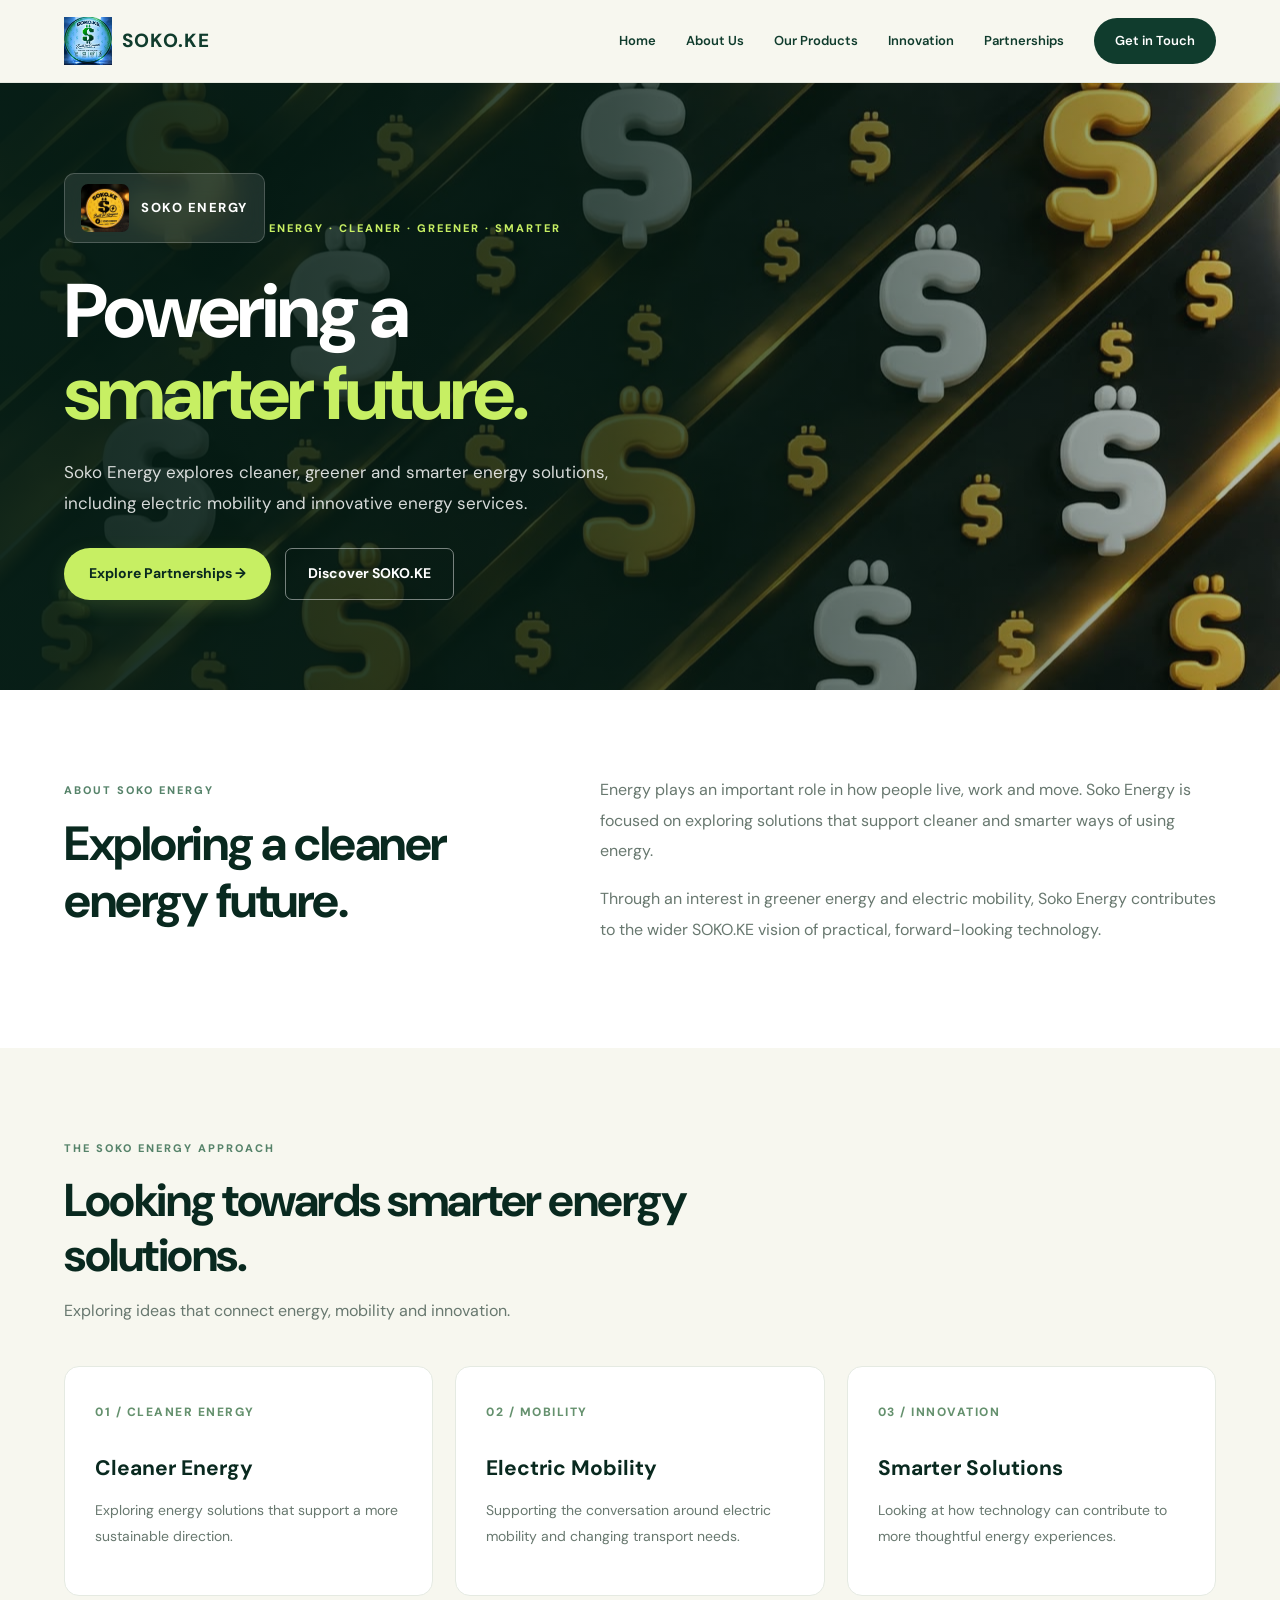
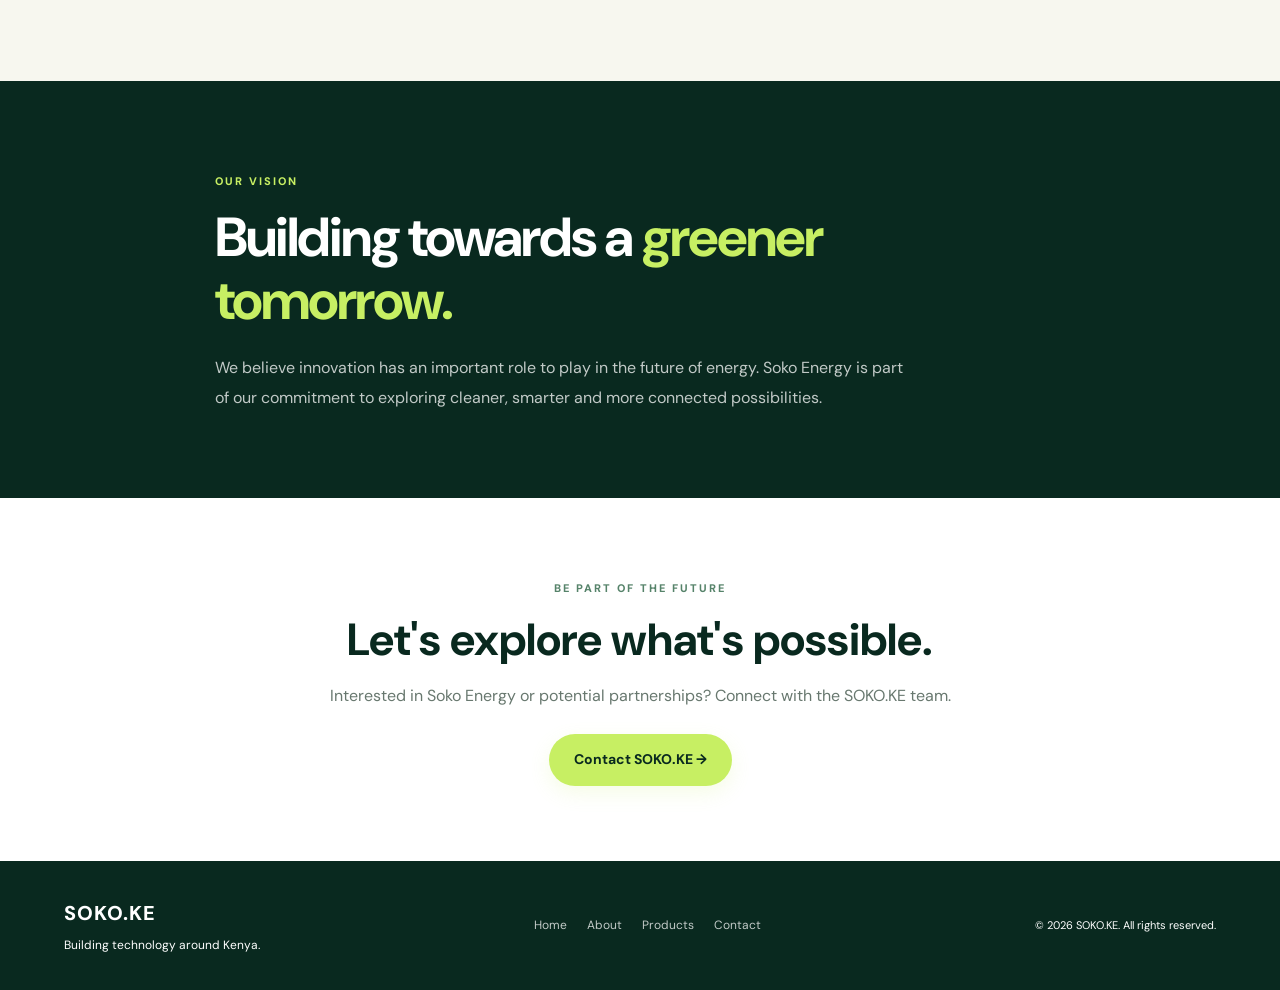
==== commit f1c3203f: "added product cover images" ====
--- a/products/energy.html
+++ b/products/energy.html
@@ -4,11 +4,14 @@
 <head>
     <meta charset="UTF-8">
     <meta name="viewport" content="width=device-width, initial-scale=1.0">
-    <title>Soko Energy | Cleaner. Greener. Smarter.</title>
-    <meta name="description" content="Discover Soko Energy and its vision for cleaner, greener and smarter energy solutions.">
+
+    <title>Soko Energy | SOKO.KE</title>
+    <meta name="description" content="Discover Soko Energy, focused on cleaner and smarter energy solutions.">
+
     <link rel="preconnect" href="https://fonts.googleapis.com">
     <link rel="preconnect" href="https://fonts.gstatic.com" crossorigin>
     <link href="https://fonts.googleapis.com/css2?family=DM+Sans:wght@400;500;600;700;800&display=swap" rel="stylesheet">
+
     <link rel="stylesheet" href="../style.css">
     <link rel="stylesheet" href="products.css">
 </head>
@@ -20,14 +23,17 @@
             <img src="../images/soko-logo.jpg" alt="SOKO.KE logo">
             <span>SOKO.KE</span>
         </a>
+
         <button class="menu-toggle" aria-label="Toggle navigation"
-            aria-expanded="false" aria-controls="nav-links">
+                aria-expanded="false" aria-controls="nav-links">
             <span></span><span></span><span></span>
         </button>
+
         <nav class="nav-links" id="nav-links">
-            <a href="../index.html">Home</a>
+            <a href="../index.html#home">Home</a>
             <a href="../index.html#about">About Us</a>
             <a href="../index.html#products">Our Products</a>
+            <a href="../index.html#innovation">Innovation</a>
             <a href="../index.html#partnerships">Partnerships</a>
             <a href="../index.html#contact" class="nav-button">Get in Touch</a>
         </nav>
@@ -35,125 +41,124 @@
 </header>
 
 <main>
+    <section class="product-hero">
+        <div class="product-hero-content">
+            <div class="product-hero-text">
+                <div class="product-logo-wrap">
+                    <img src="../images/soko-energy-logo.jpg" alt="Soko Energy logo">
+                    <span>SOKO ENERGY</span>
+                </div>
 
-    <section class="product-hero energy-hero">
-        <div class="container product-hero-content">
-            <div class="product-hero-text">
-                <span class="product-eyebrow">SOKO.KE ECOSYSTEM / 04</span>
-                <h1>Powering a<br><span>better future.</span></h1>
-                <p>
-                    Exploring cleaner, greener and smarter energy
-                    solutions through innovation and technology.
+                <p class="section-label">ENERGY · CLEANER · GREENER · SMARTER</p>
+
+                <h1>Powering a<br><span>smarter future.</span></h1>
+
+                <p class="product-hero-description">
+                    Soko Energy explores cleaner, greener and smarter
+                    energy solutions, including electric mobility and
+                    innovative energy services.
                 </p>
+
                 <div class="product-hero-buttons">
-                    <a href="#about-product" class="primary-button">Discover Soko Energy <span>→</span></a>
-                    <a href="../index.html#products" class="product-outline-button">Explore Ecosystem</a>
+                    <a href="../index.html#contact" class="primary-button">
+                        Explore Partnerships →
+                    </a>
+                    <a href="../index.html#products" class="product-secondary-button">
+                        Discover SOKO.KE
+                    </a>
                 </div>
-            </div>
-
-            <div class="product-hero-visual">
-                <div class="product-logo-display">
-                    <img src="../images/soko-energy-logo.jpg" alt="Soko Energy official logo">
-                </div>
-                <span class="visual-tag">ENERGY · CLEANER · GREENER · SMARTER</span>
-                <span class="visual-number">04</span>
             </div>
         </div>
     </section>
 
-    <section class="product-intro section" id="about-product">
+    <section class="section product-intro">
         <div class="container product-intro-grid">
             <div>
-                <span class="section-label">INTRODUCING SOKO ENERGY</span>
-                <h2>Rethinking the way we power tomorrow.</h2>
+                <p class="section-label">ABOUT SOKO ENERGY</p>
+                <h2>Exploring a cleaner energy future.</h2>
             </div>
+
             <div class="product-intro-text">
                 <p>
-                    Energy is central to how communities, businesses
-                    and everyday life function. Soko Energy is focused
-                    on exploring smarter and more sustainable energy
-                    solutions.
+                    Energy plays an important role in how people live,
+                    work and move. Soko Energy is focused on exploring
+                    solutions that support cleaner and smarter ways
+                    of using energy.
                 </p>
                 <p>
-                    Through innovation and technology, the platform
-                    embraces opportunities in cleaner energy and
-                    electric mobility as part of a more sustainable future.
+                    Through an interest in greener energy and electric
+                    mobility, Soko Energy contributes to the wider
+                    SOKO.KE vision of practical, forward-looking technology.
                 </p>
             </div>
         </div>
     </section>
 
-    <section class="product-features section">
+    <section class="section product-features">
         <div class="container">
             <div class="product-section-heading">
-                <span class="section-label">THE SOKO ENERGY APPROACH</span>
-                <h2>Innovation for a greener tomorrow.</h2>
-                <p>
-                    Exploring new possibilities in energy and
-                    technology for a changing world.
-                </p>
+                <p class="section-label">THE SOKO ENERGY APPROACH</p>
+                <h2>Looking towards smarter energy solutions.</h2>
+                <p>Exploring ideas that connect energy, mobility and innovation.</p>
             </div>
 
             <div class="product-feature-grid">
                 <article class="product-feature-card">
-                    <span class="feature-index">01</span>
-                    <div class="feature-symbol">☀</div>
+                    <span class="feature-number">01 / CLEANER ENERGY</span>
                     <h3>Cleaner Energy</h3>
                     <p>
                         Exploring energy solutions that support
-                        a cleaner and more sustainable future.
+                        a more sustainable direction.
                     </p>
                 </article>
 
                 <article class="product-feature-card">
-                    <span class="feature-index">02</span>
-                    <div class="feature-symbol">↗</div>
+                    <span class="feature-number">02 / MOBILITY</span>
                     <h3>Electric Mobility</h3>
                     <p>
-                        Embracing the opportunities created by
-                        electric mobility and evolving transport technology.
+                        Supporting the conversation around electric
+                        mobility and changing transport needs.
                     </p>
                 </article>
 
                 <article class="product-feature-card">
-                    <span class="feature-index">03</span>
-                    <div class="feature-symbol">✳</div>
+                    <span class="feature-number">03 / INNOVATION</span>
                     <h3>Smarter Solutions</h3>
                     <p>
-                        Applying technology and innovation to rethink
-                        how energy services can meet everyday needs.
+                        Looking at how technology can contribute
+                        to more thoughtful energy experiences.
                     </p>
                 </article>
             </div>
         </div>
     </section>
 
-    <section class="product-vision section">
-        <div class="container product-vision-grid">
-            <div>
-                <span class="section-label">OUR DIRECTION</span>
-                <h2>Building towards a more sustainable future.</h2>
-            </div>
+    <section class="section product-vision">
+        <div class="container product-vision-content">
+            <p class="section-label">OUR VISION</p>
+            <h2>Building towards a <span>greener tomorrow.</span></h2>
             <p>
-                We believe innovation can play an important role in
-                shaping how energy is understood, accessed and used.
-                Soko Energy is part of our commitment to exploring
-                possibilities that support a cleaner and smarter future.
+                We believe innovation has an important role to play
+                in the future of energy. Soko Energy is part of our
+                commitment to exploring cleaner, smarter and more
+                connected possibilities.
             </p>
         </div>
     </section>
 
-    <section class="product-cta section">
-        <div class="container">
-            <span class="section-label">PART OF SOMETHING BIGGER</span>
-            <h2>The future is connected.</h2>
-            <p>Discover the other platforms within the SOKO.KE ecosystem.</p>
-            <a href="../index.html#products" class="primary-button">
-                Explore All Four Platforms <span>→</span>
+    <section class="product-cta">
+        <div class="container product-cta-content">
+            <p class="section-label">BE PART OF THE FUTURE</p>
+            <h2>Let's explore what's possible.</h2>
+            <p>
+                Interested in Soko Energy or potential partnerships?
+                Connect with the SOKO.KE team.
+            </p>
+            <a href="../index.html#contact" class="primary-button">
+                Contact SOKO.KE →
             </a>
         </div>
     </section>
-
 </main>
 
 <footer class="footer">
@@ -162,13 +167,17 @@
             <a href="../index.html" class="footer-logo">SOKO.KE</a>
             <p>Building technology around Kenya.</p>
         </div>
+
         <div class="footer-links">
-            <a href="../index.html">Home</a>
+            <a href="../index.html#home">Home</a>
             <a href="../index.html#about">About</a>
             <a href="../index.html#products">Products</a>
             <a href="../index.html#contact">Contact</a>
         </div>
-        <p class="copyright">© <span class="current-year">2026</span> SOKO.KE. All rights reserved.</p>
+
+        <p class="copyright">
+            © <span class="current-year">2026</span> SOKO.KE. All rights reserved.
+        </p>
     </div>
 </footer>
 
--- a/products/products.css
+++ b/products/products.css
@@ -1,230 +1,227 @@
 
-/* =====================================
-   SOKO.KE PRODUCT PAGES
-===================================== */
+/* =========================================
+   SOKO.KE - PRODUCT PAGE STYLES
+========================================= */
+
+:root {
+    --product-dark: #09291f;
+    --product-green: #103c2d;
+    --product-lime: #c7ef63;
+    --product-cream: #f7f7ef;
+    --product-muted: #68786f;
+    --product-border: #e5eae2;
+}
+
+/* GENERAL */
 
 .product-page {
-    --product-accent: #c7ef63;
-    --product-dark: #103c2d;
-    background: #f7f7ef;
-}
-
-.transit-page {
-    --product-accent: #a9c5b3;
-}
-
-.pay-page {
-    --product-accent: #68d9a1;
-}
-
-.hub-page {
-    --product-accent: #83b9e9;
-}
-
-.energy-page {
-    --product-accent: #e9c56b;
-}
-
-/* HERO */
-
-.product-hero {
-    position: relative;
-    overflow: hidden;
-    min-height: 590px;
-    display: flex;
-    align-items: center;
-    color: white;
-    background:
-        radial-gradient(circle at 85% 30%, rgba(199,239,99,.16), transparent 35%),
-        linear-gradient(120deg, #09291f, #176b4a);
-}
-
-.product-hero::after {
-    content: "";
-    position: absolute;
-    width: 480px;
-    height: 480px;
-    right: -150px;
-    bottom: -230px;
-    border: 1px solid rgba(255,255,255,.15);
-    border-radius: 50%;
-    box-shadow:
-        0 0 0 45px rgba(255,255,255,.025),
-        0 0 0 90px rgba(255,255,255,.025);
-}
-
-.pay-hero {
-    background: linear-gradient(120deg, #09291f, #08744d);
-}
-
-.hub-hero {
-    background: linear-gradient(120deg, #102e40, #236b8b);
-}
-
-.energy-hero {
-    background: linear-gradient(120deg, #183b2c, #61743a);
-}
-
-.product-hero-content {
-    position: relative;
-    z-index: 2;
-    display: grid;
-    grid-template-columns: 1.1fr .9fr;
-    align-items: center;
-    gap: 55px;
-    padding-top: 75px;
-    padding-bottom: 75px;
-}
-
-.product-eyebrow {
-    display: inline-block;
-    margin-bottom: 24px;
-    color: var(--product-accent);
+    background: var(--product-cream);
+}
+
+.product-page .section {
+    padding: 85px 0;
+}
+
+.product-page .section-label {
+    color: #56836a;
     font-size: 11px;
     font-weight: 800;
     letter-spacing: 2px;
+    margin-bottom: 15px;
+}
+
+/* HERO */
+
+.product-hero {
+    position: relative;
+    min-height: 570px;
+    display: flex;
+    align-items: center;
+    overflow: hidden;
+    isolation: isolate;
+    background-size: cover;
+    background-position: center;
+    background-repeat: no-repeat;
+    color: #fff;
+}
+
+.product-hero::before {
+    content: "";
+    position: absolute;
+    inset: 0;
+    z-index: -1;
+    background:
+        linear-gradient(
+            90deg,
+            rgba(5, 29, 21, 0.94) 0%,
+            rgba(5, 29, 21, 0.78) 48%,
+            rgba(5, 29, 21, 0.28) 100%
+        );
+}
+
+.transit-page .product-hero {
+    background-image: url("../images/covers/transit-cover.jpg");
+}
+
+.pay-page .product-hero {
+    background-image: url("../images/covers/pay-cover.jpg");
+}
+
+.hub-page .product-hero {
+    background-image: url("../images/covers/hub-cover.jpg");
+}
+
+.energy-page .product-hero {
+    background-image: url("../images/covers/energy-cover.jpg");
+}
+
+.product-hero-content {
+    position: relative;
+    z-index: 1;
+    width: min(1160px, 90%);
+    margin: auto;
+    padding: 90px 0;
+}
+
+.product-hero-text {
+    max-width: 680px;
+}
+
+.product-hero .section-label {
+    color: var(--product-lime);
 }
 
 .product-hero h1 {
-    margin-bottom: 24px;
-    font-size: clamp(48px, 6vw, 76px);
-    line-height: 1.05;
+    max-width: 650px;
+    font-size: clamp(42px, 6vw, 76px);
+    line-height: 1.08;
     letter-spacing: -3px;
+    margin-bottom: 22px;
+    color: #fff;
 }
 
 .product-hero h1 span {
-    color: var(--product-accent);
-}
-
-.product-hero-text > p {
-    max-width: 520px;
-    margin-bottom: 32px;
-    color: rgba(255,255,255,.78);
-    font-size: 16px;
+    color: var(--product-lime);
+}
+
+.product-hero-description {
+    max-width: 570px;
+    color: rgba(255, 255, 255, 0.84);
+    font-size: 17px;
+    line-height: 1.8;
+    margin-bottom: 30px;
 }
 
 .product-hero-buttons {
     display: flex;
+    align-items: center;
     flex-wrap: wrap;
     gap: 14px;
 }
 
-.product-outline-button {
+.product-hero .primary-button {
+    background: var(--product-lime);
+    color: var(--product-dark);
+}
+
+.product-hero .primary-button:hover {
+    background: #d8f795;
+    transform: translateY(-3px);
+}
+
+.product-secondary-button {
     display: inline-flex;
     align-items: center;
     justify-content: center;
-    padding: 14px 24px;
-    border: 1px solid rgba(255,255,255,.5);
-    border-radius: 50px;
-    color: white;
+    padding: 13px 22px;
+    border: 1px solid rgba(255, 255, 255, 0.45);
+    border-radius: 7px;
+    color: #fff;
     font-size: 14px;
     font-weight: 700;
-    transition: .3s;
-}
-
-.product-outline-button:hover {
-    background: white;
-    color: var(--product-dark);
-}
-
-/* PRODUCT LOGO DISPLAY */
-
-.product-hero-visual {
-    position: relative;
-    min-height: 370px;
-    display: flex;
-    flex-direction: column;
+    transition: 0.3s ease;
+}
+
+.product-secondary-button:hover {
+    background: rgba(255, 255, 255, 0.13);
+}
+
+/* PRODUCT LOGO */
+
+.product-logo-wrap {
+    display: inline-flex;
     align-items: center;
-    justify-content: center;
-    border: 1px solid rgba(255,255,255,.2);
-    border-radius: 25px;
-    background: rgba(255,255,255,.09);
+    gap: 12px;
+    margin-bottom: 28px;
+    padding: 10px 16px;
+    border: 1px solid rgba(255, 255, 255, 0.2);
+    border-radius: 10px;
+    background: rgba(255, 255, 255, 0.1);
     backdrop-filter: blur(12px);
 }
 
-.product-logo-display {
-    width: 220px;
-    height: 220px;
-    display: flex;
-    align-items: center;
-    justify-content: center;
-    padding: 15px;
-    border-radius: 25px;
-    background: white;
-    box-shadow: 0 20px 60px rgba(0,0,0,.2);
-}
-
-.product-logo-display img {
-    width: 100%;
-    height: 100%;
+.product-logo-wrap img {
+    width: 48px;
+    height: 48px;
     object-fit: contain;
-}
-
-.visual-tag {
-    margin-top: 24px;
-    color: rgba(255,255,255,.75);
-    font-size: 10px;
+    border-radius: 7px;
+}
+
+.product-logo-wrap span {
+    color: #fff;
+    font-size: 13px;
     font-weight: 800;
     letter-spacing: 1.5px;
-    text-align: center;
-}
-
-.visual-number {
-    position: absolute;
-    top: 15px;
-    right: 22px;
-    color: rgba(255,255,255,.12);
-    font-size: 70px;
-    font-weight: 800;
 }
 
 /* INTRODUCTION */
 
-.product-intro-grid,
-.product-vision-grid {
+.product-intro {
+    background: #fff;
+}
+
+.product-intro-grid {
     display: grid;
-    grid-template-columns: 1fr 1fr;
+    grid-template-columns: 0.85fr 1.15fr;
+    gap: 80px;
     align-items: start;
-    gap: 75px;
-}
-
-.product-intro h2,
-.product-vision h2 {
-    max-width: 500px;
-    color: #103c2d;
+}
+
+.product-intro h2 {
+    color: var(--product-dark);
+    font-size: clamp(32px, 4vw, 48px);
+    line-height: 1.2;
+    letter-spacing: -1.5px;
+}
+
+.product-intro-text p {
+    color: var(--product-muted);
+    font-size: 16px;
+    line-height: 1.9;
+    margin-bottom: 18px;
+}
+
+/* FEATURES */
+
+.product-features {
+    background: var(--product-cream);
+}
+
+.product-section-heading {
+    max-width: 650px;
+    margin-bottom: 42px;
+}
+
+.product-section-heading h2 {
+    color: var(--product-dark);
     font-size: clamp(32px, 4vw, 46px);
     line-height: 1.2;
     letter-spacing: -1.5px;
-}
-
-.product-intro-text p,
-.product-vision-grid > p {
-    margin-bottom: 18px;
-    color: #68786f;
-    font-size: 15px;
-}
-
-/* FEATURE SECTION */
-
-.product-features {
-    background: #edf2e9;
-}
-
-.product-section-heading {
-    max-width: 650px;
-    margin-bottom: 42px;
-}
-
-.product-section-heading h2 {
-    margin-bottom: 12px;
-    color: #103c2d;
-    font-size: clamp(32px, 4vw, 44px);
-    letter-spacing: -1.5px;
-}
-
-.product-section-heading > p {
-    color: #68786f;
-    font-size: 15px;
+    margin-bottom: 14px;
+}
+
+.product-section-heading > p:last-child {
+    color: var(--product-muted);
 }
 
 .product-feature-grid {
@@ -234,135 +231,171 @@
 }
 
 .product-feature-card {
-    position: relative;
-    min-height: 260px;
+    min-height: 230px;
     padding: 30px;
-    background: white;
-    border: 1px solid #e5eae2;
-    border-radius: 18px;
-    transition: .3s;
+    border: 1px solid var(--product-border);
+    border-radius: 15px;
+    background: #fff;
+    transition: 0.3s ease;
 }
 
 .product-feature-card:hover {
-    transform: translateY(-7px);
-    box-shadow: 0 15px 40px rgba(15,49,36,.09);
-}
-
-.feature-index {
-    position: absolute;
-    top: 25px;
-    right: 25px;
-    color: #b1beb4;
-    font-size: 11px;
+    transform: translateY(-6px);
+    box-shadow: 0 18px 40px rgba(15, 49, 36, 0.08);
+}
+
+.feature-number {
+    display: inline-block;
+    margin-bottom: 28px;
+    color: #65916e;
+    font-size: 12px;
     font-weight: 800;
-}
-
-.feature-symbol {
-    width: 50px;
-    height: 50px;
-    display: flex;
-    align-items: center;
-    justify-content: center;
-    margin-bottom: 24px;
-    background: #e4f0e7;
-    color: #176b4a;
-    border-radius: 13px;
-    font-size: 25px;
-    font-weight: 700;
+    letter-spacing: 1.5px;
 }
 
 .product-feature-card h3 {
     margin-bottom: 12px;
-    color: #103c2d;
-    font-size: 19px;
+    color: var(--product-dark);
+    font-size: 21px;
 }
 
 .product-feature-card p {
-    color: #68786f;
-    font-size: 13px;
-}
-
-/* VISION */
+    color: var(--product-muted);
+    font-size: 14px;
+    line-height: 1.8;
+}
+
+/* VISION SECTION */
 
 .product-vision {
+    position: relative;
+    overflow: hidden;
+    background: var(--product-dark);
+    color: #fff;
+}
+
+.product-vision-content {
+    max-width: 850px;
+}
+
+.product-vision .section-label {
+    color: var(--product-lime);
+}
+
+.product-vision h2 {
+    margin-bottom: 20px;
+    color: #fff;
+    font-size: clamp(34px, 5vw, 55px);
+    line-height: 1.15;
+    letter-spacing: -2px;
+}
+
+.product-vision h2 span {
+    color: var(--product-lime);
+}
+
+.product-vision p:not(.section-label) {
+    max-width: 700px;
+    color: rgba(255, 255, 255, 0.75);
+    font-size: 16px;
+    line-height: 1.9;
+}
+
+/* CALL TO ACTION */
+
+.product-cta {
+    padding: 75px 0;
     background: #fff;
-}
-
-.product-vision-grid {
-    align-items: center;
-}
-
-/* CTA */
-
-.product-cta {
-    background:
-        radial-gradient(circle at 90% 10%, rgba(199,239,99,.13), transparent 30%),
-        #09291f;
-    color: white;
     text-align: center;
 }
 
-.product-cta .container {
-    max-width: 760px;
-}
-
-.product-cta .section-label {
-    color: var(--product-accent);
+.product-cta-content {
+    max-width: 700px;
+    margin: auto;
 }
 
 .product-cta h2 {
-    margin-bottom: 18px;
-    font-size: clamp(34px, 5vw, 49px);
+    margin-bottom: 15px;
+    color: var(--product-dark);
+    font-size: clamp(32px, 4vw, 45px);
     line-height: 1.2;
-    letter-spacing: -1.5px;
 }
 
 .product-cta p {
-    margin-bottom: 30px;
-    color: rgba(255,255,255,.75);
-    font-size: 15px;
+    margin-bottom: 25px;
+    color: var(--product-muted);
+}
+
+/* FOOTER */
+
+.product-page .footer {
+    background: #09291f;
+    color: #fff;
+}
+
+.product-page .footer-links a {
+    color: rgba(255, 255, 255, 0.75);
+}
+
+.product-page .footer-links a:hover {
+    color: var(--product-lime);
 }
 
 /* RESPONSIVE */
 
-@media (max-width: 768px) {
-    .product-hero-content {
-        grid-template-columns: 1fr;
-        gap: 40px;
-        padding-top: 60px;
-        padding-bottom: 60px;
-    }
-
-    .product-hero {
-        min-height: auto;
-    }
-
-    .product-hero-visual {
-        min-height: 300px;
-    }
-
-    .product-logo-display {
-        width: 175px;
-        height: 175px;
-    }
-
-    .product-intro-grid,
-    .product-vision-grid {
+@media (max-width: 900px) {
+    .product-intro-grid {
         grid-template-columns: 1fr;
         gap: 25px;
     }
 
     .product-feature-grid {
-        grid-template-columns: 1fr 1fr;
-    }
-}
-
-@media (max-width: 480px) {
+        grid-template-columns: repeat(2, 1fr);
+    }
+
+    .product-hero {
+        min-height: 520px;
+        background-position: center;
+    }
+}
+
+@media (max-width: 600px) {
+    .product-page .section {
+        padding: 65px 0;
+    }
+
+    .product-hero {
+        min-height: 500px;
+        background-position: center;
+    }
+
+    .product-hero-content {
+        padding: 75px 0;
+    }
+
     .product-hero h1 {
-        font-size: 46px;
+        font-size: 43px;
+        letter-spacing: -1.8px;
+    }
+
+    .product-hero-description {
+        font-size: 15px;
+    }
+
+    .product-logo-wrap {
+        margin-bottom: 23px;
+    }
+
+    .product-feature-grid {
+        grid-template-columns: 1fr;
+    }
+
+    .product-feature-card {
+        min-height: auto;
     }
 
     .product-hero-buttons {
+        align-items: stretch;
         flex-direction: column;
     }
 
@@ -370,20 +403,7 @@
         width: 100%;
     }
 
-    .product-feature-grid {
-        grid-template-columns: 1fr;
-    }
-
-    .product-feature-card {
-        min-height: auto;
-    }
-
-    .product-hero-visual {
-        min-height: 260px;
-    }
-
-    .product-logo-display {
-        width: 155px;
-        height: 155px;
-    }
-}
+    .product-vision h2 {
+        letter-spacing: -1px;
+    }
+}
